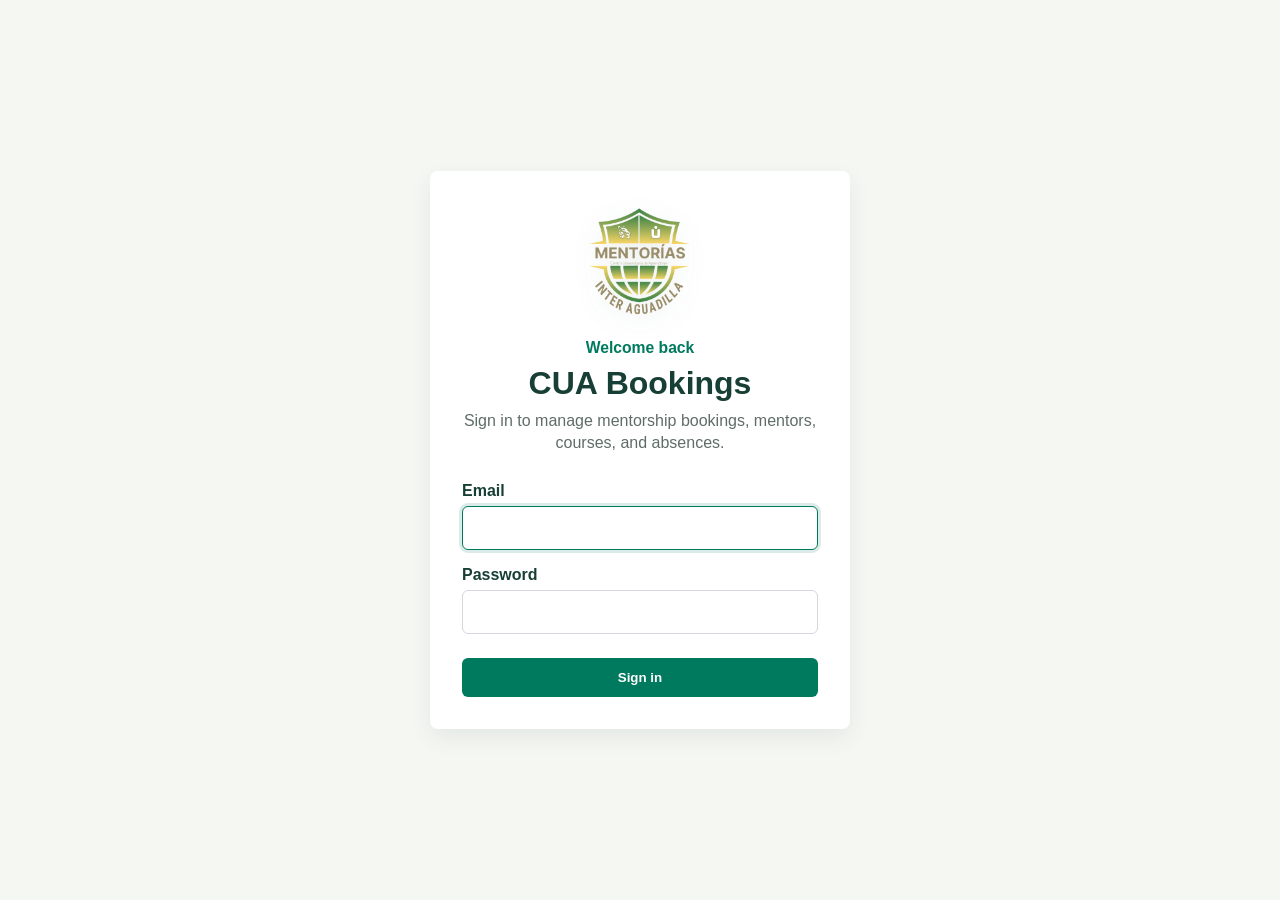
==== index.html @ f5ffb82c "Implementacion de funcionalidades para el form de create bookings. Se le añadió la funcionalidad de " ====
<!DOCTYPE html>
<html lang="en">
<head>
    <meta charset="UTF-8">
    <meta name="viewport" content="width=device-width, initial-scale=1.0">
    <title>CUA Bookings</title>
    <!--<link rel="stylesheet" href="styles.css">-->
    <link rel="stylesheet" href="CSS/base.css?v=20260518-1">
    <link rel="stylesheet" href="CSS/index.css?v=20260520-1">
    <link rel="stylesheet" href="CSS/courses.css?v=20260514-5"> <!-- For filter button -->
    <link rel="stylesheet" href="CSS/calendar.css?v=20260518-1">
    <link rel="stylesheet" href="CSS/theme.css?v=20260519-2">
    <link rel="stylesheet" href="https://cdnjs.cloudflare.com/ajax/libs/font-awesome/6.4.0/css/all.min.css">
</head>
<body>
    <div class="container">

        <!-- LEFT NAVIGATION -->
        <nav class="sidebar">
            <h2 class="logo">CUA Bookings</h2>

            <ul class="nav-links">
                <li class="active">Bookings</li>
                <li onclick="window.location='courses.html'">Courses</li>
                <li onclick="window.location='mentors.html?v=20260514-5'">Mentors</li>
                <li onclick="window.location='account.html'">Account</li>
            </ul>

            <div class="logout">
                <span>Logout</span>
            </div>
        </nav>

    <!-- MAIN CONTENT -->
    <main class="content">

            <!-- TOP OPTIONS -->
            <div class="top-menu">
                <span class="top-option active">Create</span>
                <span class="top-option" onclick="window.location='absence.html'">Absence</span>
                <span class="top-option" onclick="window.location='view.html?v=20260514-5'">Upcoming</span>
                <span class="top-option" onclick="window.location='data.html'">Data</span>
            </div>

            <!-- FORM SECTION -->
            <div class="form-container">

                    <h2>New Booking</h2>

        <form>
                <div class="course-row">
                        <label>Course</label>
                    <!-- Category Dropdown -->
                    <div class="dropdown-wrapper">
                        <button type="button" class="filter-btn" id="category-btn">Show All</button>
                        <div id="category-dropdown" class="dropdown hidden">
                            <div data-category="Mathematics">Mathematics</div>
                            <div data-category="Sciences">Sciences</div>
                            <div data-category="Spanish">Spanish</div>
                            <div data-category="English">English</div>
                            <div data-category="Stadistics">Stadistics</div>
                            <div data-category="Accounting">Accounting</div>
                            <div data-category="Finances">Finances</div>
                            <div data-category="Microeconomics">Microeconomics</div>
                            <div data-category="Quantitative Methods">Quantitative Methods</div>
                            <div data-category="Technology">Technology</div>
                            <div data-category="Others">Others</div>
                            <div data-category="all" class="selected">Show All</div>
                        </div>
                    </div>
                    <div class="autocomplete-input-wrapper">
                        <input type="text" id="course-code" class="course-code" placeholder="Course code">
                    </div>
                </div>

                <div class="autocomplete-input-wrapper">
                    <input type="text" id="course-name" placeholder="Course Name">
                </div>

                    <label>Mentor</label>
                    <select id="mentor-select" placeholder="Select mentor">
                        <option value="">-- Select a Mentor --</option>
                    </select>

                    <label>Booking Type</label>
                    <div class="booking-type-toggle" role="radiogroup" aria-label="Booking type">
                        <label class="booking-type-option active">
                            <input type="radio" name="booking-type" value="scheduled" checked>
                            Scheduled
                        </label>
                        <label class="booking-type-option">
                            <input type="radio" name="booking-type" value="walk-in">
                            Walk-in
                        </label>
                    </div>

                    <label>Date & Time</label>
                    <button type="button" id="open-calendar-btn" class="date-btn" disabled>
                        Select a Course First
                    </button>

                    <!-- Hidden input to store the actual value -->
                    <input type="hidden" id="selected-datetime" name="selected-datetime">
                    <input type="hidden" id="booking-type-value" name="booking-type-value" value="scheduled">

                    <div id="student-1-block">

                        <!-- STUDENT INFO (same line) -->
                        <div class="student-row">
                            <div class="student-field">
                                <label>Student ID</label>
                                <input type="text" id="student-id" placeholder="Enter student ID">
                            </div>

                            <div class="student-field">
                                <label>Student Name</label>
                                <input type="text" id="student-name" placeholder="Enter student name">
                            </div>
                        </div>

                        <!-- EMAIL + PHONE (must also be in a student-row) -->
                        <div class="student-row">
                            <div class="student-field">
                                <label>Email</label>
                                <input type="email" id="student-email" placeholder="Enter email">
                            </div>

                            <div class="student-field">
                                <label>Phone Number</label>
                                <input type="text" id="student-phone" placeholder="Enter phone number">
                            </div>
                        </div>

                    </div>

                    <!-- Extra students will be added here -->
                    <div id="extra-students"></div>

                    <!-- SINGLE OR GROUP -->
                    <label>Single or Group</label>
                    <div class="single-group-wrapper">

                        <div class="radio-wrapper">
                            <label class="radio-option">
                                <input type="radio" name="session-type" value="single" checked>
                                Single
                            </label>

                            <label class="radio-option group-option">
                                <input type="radio" name="session-type" value="group">
                                Group
                            </label>
                        </div>

                        <div id="group-size-container" class="group-counter hidden">
                            <button type="button" id="group-decrease">−</button>
                            <span id="group-size">2</span>
                            <button type="button" id="group-increase">+</button>
                        </div>

                    </div>

                    <label>Location</label>
                    <input list="location" id="location-input" placeholder="Enter location">
                    <datalist id="location"></datalist>

                    <label>Topics to Discuss</label>
                    <div class="autocomplete-input-wrapper">
                        <textarea id="topics-input" rows="3" placeholder="Write a topic or choose a recommendation"></textarea>
                    </div>

                    <label>Professor</label>
                    <div class="autocomplete-input-wrapper">
                        <input type="text" id="professor-input" placeholder="Write a professor or choose a recommendation">
                    </div>

                    <label>Made by</label>
                    <input type="text" id="made-by-input" placeholder="Enter name">

                    <button type="submit">Submit</button>
        </form>
            </div>
                <!-- FOOTER -->
            <footer class="footer">

            </footer>
    </main>

    </div>

    <div id="calendar-modal" class="modal">
        <div class="modal-content">
            <button type="button" class="close-modal" id="close-calendar" aria-label="Close calendar">&times;</button>

            <div class="calendar-modal-header">
                <div>
                    <span class="calendar-modal-kicker">Mentor Schedule</span>
                    <h3>Choose Date & Time</h3>
                </div>
                <span class="calendar-modal-status">Course availability</span>
            </div>

        <div id="confirm-selection" class="modal hidden">
            <div class="modal-content small">
                <div class="confirm-icon"><i class="fas fa-calendar-check"></i></div>
                <h3>Confirm this time?</h3>
                <p id="confirm-text"></p>
                <div class="confirm-actions">
                    <button id="confirm-yes">Confirm</button>
                    <button id="confirm-no">Cancel</button>
                </div>
            </div>
    </div>


<div id="calendar-ui-container" class="modal-calendar">
    <div class="mentor-tabs">
                <button class="mentor-tab active" data-mentor="1">Mentor 1</button>
                <button class="mentor-tab" data-mentor="2">Mentor 2</button>
                <button class="mentor-tab" data-mentor="3">Mentor 3</button>
            </div>

            <div class="mentor-layout">

            <!-- RIGHT COLUMN: CALENDAR -->
            <div class="calendar-container">
                <div class="calendar-header">
                    <div class="nav-buttons">
                    <button class="nav-btn" id="prev-month"><i class="fas fa-chevron-left"></i></button>
                    <button class="nav-btn" id="next-month"><i class="fas fa-chevron-right"></i></button>
                    </div>
                    <div class="month-year" id="month-year">September 2025</div>
                </div>

                <div class="weekdays">
                    <div class="weekday">Sun</div>
                    <div class="weekday">Mon</div>
                    <div class="weekday">Tue</div>
                    <div class="weekday">Wed</div>
                    <div class="weekday">Thu</div>
                    <div class="weekday">Fri</div>
                    <div class="weekday">Sat</div>
                </div>

                <div class="days" id="days"></div>

                <div class="calendar-footer">
                    <button class="today-btn" id="today-btn"><i class="fas fa-calendar-day"></i> Today</button>
                    <div class="event-indicator">
                    <i class="fas fa-circle" style="color: var(--accent); font-size: 0.6rem;"></i>
                    <span>Has events</span>
                    </div>
                </div>
                </div>

                <!-- Event Panel -->
                <div class="event-panel" id="event-panel">
                    <div class="event-header">
                        <div class="event-date" id="event-date">Select a date</div>
                        <i class="fas fa-calendar-alt event-icon"></i>
                    </div>
                    <div class="event-list" id="event-list">
                        <div class="no-events">Select a date with events to view them here</div>
                    </div>
                </div>

            </div>
        </div>
    </div>

</div>

<script src="Scripts/BackendAPI.js?v=20260514-5"></script>
<script src="Scripts/Auth.js?v=20260518-1"></script>
<script src="Scripts/Logout.js?v=20260518-1"></script>
<script src="Scripts/Calendar.js?v=20260518-1"></script>
<script src="Scripts/Autocomplete.js?v=20260520-1"></script>
<script src="Scripts/IndexUI.js?v=20260520-1"></script>

</body>
</html>
---- CSS/base.css ----
/* GENERAL LAYOUT */
body {
    margin: 0;
    font-family: Arial, sans-serif;
    background: #f4f4f4;
    display: flex;
    flex-direction: column;
}

html.auth-pending body {
    visibility: hidden;
}

.container {
    display: flex;
    height: 100vh;
    overflow: hidden;
}

/* LEFT SIDEBAR */
.sidebar {
    min-width: 220px;
    width: 20%;
    background: #1e1e2f;
    color: white;
    padding: 20px;
    display: flex;
    flex-direction: column;
    justify-content: space-between; /* pushes logout to bottom */
    box-sizing: border-box;
}

.nav-links {
    list-style: none;
    padding: 0;
}

.nav-links li {
    padding: 12px;
    margin-bottom: 10px;
    cursor: pointer;
    border-radius: 5px;
}

.nav-links li:hover {
    background: #34344a;
}

.nav-links .active {
    background: #4c4cff;
}

/* LOGOUT BUTTON */
.logout {
    padding: 12px;
    background: #34344a;
    text-align: center;
    border-radius: 5px;
    cursor: pointer;
}

.logout:hover {
    background: #4c4cff;
}

.logout.is-logging-out {
    cursor: wait;
    opacity: 0.75;
}

.logout-notice {
    position: fixed;
    right: 24px;
    bottom: 24px;
    z-index: 1000;
    background: #1e1e2f;
    color: white;
    padding: 12px 16px;
    border-radius: 6px;
    box-shadow: 0 8px 24px rgba(0, 0, 0, 0.2);
}

/* TOP MENU */
.top-menu {
    padding:20px;
    display: flex;
    gap: 20px;
    margin-bottom: 30px;
}

.top-option {
    padding: 10px 20px;
    background: #ddd;
    border-radius: 5px;
    cursor: pointer;
}

.top-option.active {
    background: #4c4cff;
    color: white;
}

.dropdown-wrapper {
    position: relative; /* anchor point */
    display: inline-block;
}

.dropdown {
    position: absolute;
    top: 100%;      /* directly under the button */
    left: 0;        /* align left edges */
    background: white;
    border: 1px solid #ccc;
    border-radius: 6px;
    margin-top: 4px;
    padding: 8px 0;
    width: 180px;
    box-shadow: 0 2px 8px rgba(0,0,0,0.15);
    z-index: 20;
}

.dropdown div {
    padding: 8px 12px;
    cursor: pointer;
}

.dropdown div:hover {
    background-color: #f0f0f0;
}

.dropdown div.selected {
    font-weight: 700;
    background: #f0f0ff;      /* subtle highlight */
    position: relative;
}

.dropdown div.selected::after {
    content: "✓";
    position: absolute;
    right: 10px;
    color: #4c4cff;
    font-weight: 700;
}


.hidden {
    display: none;
}

/* MAIN CONTENT */
.content {
    flex: 1;
    overflow-y: auto;
    display: flex;
    flex-direction: column;
    justify-content: space-between;
    box-sizing: border-box;
}

/* FOOTER */
.footer {
    height: 80px;
    text-align: center;
    padding: 30px 0;
    margin-top: auto;
    color: #7c6ec9;
    background-color: #bbb;
    font-size: 14px;
}
/* End of FOOTER */

/* ================================
   AUTOCOMPLETE SUGGESTIONS
================================ */
.autocomplete-input-wrapper {
    position: relative;
    width: 100%;
}

.autocomplete-suggestions {
    position: absolute;
    top: 100%;
    left: 0;
    right: 0;
    background: white;
    border: 1px solid #d3d8df;
    border-top: none;
    border-radius: 0 0 8px 8px;
    max-height: 300px;
    overflow-y: auto;
    display: none;
    z-index: 1000;
    box-shadow: 0 8px 20px rgba(0, 0, 0, 0.12);
}

.autocomplete-item {
    padding: 12px 14px;
    cursor: pointer;
    border-bottom: 1px solid #f0f0f0;
    transition: background-color 0.2s ease;
    display: flex;
    justify-content: space-between;
    align-items: center;
    gap: 10px;
}

.autocomplete-item:hover,
.autocomplete-item.highlighted {
    background-color: #f4f7fb;
    padding-left: 18px;
}

.autocomplete-item-primary {
    flex: 1;
    font-weight: 500;
    color: #333;
    overflow: hidden;
    text-overflow: ellipsis;
    white-space: nowrap;
}

.autocomplete-item-secondary {
    font-size: 0.85rem;
    color: #999;
    white-space: nowrap;
    flex-shrink: 0;
}

.autocomplete-no-results {
    padding: 16px 14px;
    text-align: center;
    color: #999;
    font-style: italic;
    font-size: 0.95rem;
}

.autocomplete-error {
    padding: 16px 14px;
    text-align: center;
    color: #dc3545;
    font-size: 0.95rem;
}

/* Scrollbar styling for autocomplete dropdown */
.autocomplete-suggestions::-webkit-scrollbar {
    width: 8px;
}

.autocomplete-suggestions::-webkit-scrollbar-track {
    background: transparent;
}

.autocomplete-suggestions::-webkit-scrollbar-thumb {
    background: #d3d8df;
    border-radius: 4px;
}

.autocomplete-suggestions::-webkit-scrollbar-thumb:hover {
    background: #aab0b5;
}



/* End of GENERAL LAYOUT */
---- CSS/index.css ----
/* FORM */
.form-container {
    background: white;
    padding: 25px;
    width: 100%;
    max-width: 500px;
    margin: auto;
    border-radius: 10px;
    box-shadow: 0 0 10px rgba(0,0,0,0.1);
}

.course-row {
    display: flex;
    align-items: center;
    gap: 12px;
    margin-bottom: 10px;
}

.course-row .dropdown-wrapper {
    display: flex;
    align-items: center;
}

.course-row .filter-btn {
    height: 34px;
    padding: 0 12px;
    display: flex;
    align-items: center;
    justify-content: center;
    box-sizing: border-box;
    white-space: nowrap;
    margin-top: 0; /* important */
}

.course-row .course-code {
    height: 34px;
    width: 120px;
    box-sizing: border-box;
    margin-top: 0; /* important */
}


form {
    display: flex;
    flex-direction: column;
}

label {
    margin-top: 12px;
    font-weight: bold;
}

input, select, textarea {
    margin-top: 5px;
    padding: 8px;
    border: 1px solid #bbb;
    border-radius: 5px;
}

.form-container .autocomplete-input-wrapper {
    position: relative;
    width: 100%;
}

.form-container .autocomplete-input-wrapper > input,
.form-container .autocomplete-input-wrapper > textarea {
    width: 100%;
    box-sizing: border-box;
}

.form-container .autocomplete-input-wrapper > input {
    min-height: 36px;
}

.form-container .autocomplete-input-wrapper > textarea {
    min-height: 82px;
    resize: vertical;
}

.form-container form > .autocomplete-input-wrapper {
    margin-top: 5px;
}

select {
    background: white;
}

select:disabled {
    background-color: #f0f0f0;
    color: #999;
    cursor: not-allowed;
    opacity: 0.7;
}

button {
    margin-top: 20px;
    padding: 10px;
    background: #4c4cff;
    color: white;
    border: none;
    border-radius: 5px;
    cursor: pointer;
}

.booking-type-toggle {
    display: flex;
    align-items: center;
    gap: 20px;
    margin: 10px 0 0;
}

.booking-type-option {
    margin: 0;
    color: inherit;
    display: flex;
    align-items: center;
    justify-content: flex-start;
    gap: 7px;
    font-weight: normal;
    cursor: pointer;
}

.booking-type-option input {
    margin: 0;
}

.booking-type-option.active {
    background: transparent;
    color: inherit;
    box-shadow: none;
}

.date-btn {
    min-height: 48px;
    padding: 0 18px;
    background: linear-gradient(135deg, #1f7a8c 0%, #2ec4b6 100%);
    color: white;
    border: 1px solid transparent;
    border-radius: 8px;
    box-shadow: 0 8px 18px rgba(31, 122, 140, 0.2);
    font-weight: 700;
    letter-spacing: 0;
    display: inline-flex;
    align-items: center;
    justify-content: center;
    gap: 8px;
}

.date-btn::before {
    content: "\f073";
    font-family: "Font Awesome 6 Free";
    font-weight: 900;
}

.date-btn:hover:not(:disabled) {
    background: linear-gradient(135deg, #176676 0%, #22afa2 100%);
    transform: translateY(-1px);
    box-shadow: 0 10px 22px rgba(31, 122, 140, 0.26);
}

.date-btn:disabled {
    background: #edf0f4;
    color: #7b8491;
    border-color: #d5dce5;
    box-shadow: none;
    cursor: not-allowed;
}

.date-btn:disabled::before {
    color: #9aa3af;
}

.date-btn.has-selection {
    background: linear-gradient(135deg, #287d3c 0%, #4caf50 100%);
    box-shadow: 0 8px 18px rgba(40, 125, 60, 0.22);
}

.date-btn.walk-in-mode:disabled {
    background: #eaf7f6;
    color: #176676;
    border-color: #b9e2de;
    box-shadow: none;
}

.date-btn.walk-in-mode::before {
    content: "\f017";
}

button:hover {
    background: #3a3ad6;
}

/* End of basic FORM */

/* Calendar Modal */
.modal {
    display: none;
    position: fixed;
    inset: 0;
    background: rgba(18, 25, 38, 0.58);
    justify-content: center;
    align-items: center;
    z-index: 999;
    padding: 24px;
    backdrop-filter: blur(4px);
}

.modal-content {
    background: white;
    padding: 24px;
    width: min(1120px, 100%);
    border-radius: 16px;
    max-height: min(92vh, 920px);
    overflow-y: auto;
    position: relative;
    border: 1px solid rgba(15, 23, 42, 0.08);
    box-shadow: 0 24px 80px rgba(15, 23, 42, 0.28);
}

.close-modal {
    position: absolute;
    top: 18px;
    right: 18px;
    width: 38px;
    height: 38px;
    margin: 0;
    padding: 0;
    display: inline-flex;
    align-items: center;
    justify-content: center;
    background: #f1f5f9;
    color: #334155;
    border: 1px solid #dbe3ee;
    border-radius: 999px;
    font-size: 1.35rem;
    line-height: 1;
    cursor: pointer;
    transition: background 0.2s ease, transform 0.2s ease, color 0.2s ease;
}

.close-modal:hover {
    background: #e2e8f0;
    color: #0f172a;
    transform: translateY(-1px);
}

.calendar-modal-header {
    width: 100%;
    max-width: 1040px;
    display: flex;
    justify-content: space-between;
    align-items: flex-start;
    gap: 18px;
    padding: 6px 48px 18px 0;
    border-bottom: 1px solid #e6ebf2;
    margin-bottom: 18px;
}

.calendar-modal-kicker {
    display: block;
    color: #1f7a8c;
    font-size: 0.78rem;
    font-weight: 800;
    letter-spacing: 0;
    text-transform: uppercase;
    margin-bottom: 5px;
}

.calendar-modal-header h3 {
    margin: 0;
    color: #172033;
    font-size: 1.45rem;
    line-height: 1.2;
}

.calendar-modal-status {
    flex: 0 0 auto;
    margin-top: 2px;
    padding: 8px 12px;
    border-radius: 999px;
    background: #eaf7f6;
    color: #176676;
    font-size: 0.86rem;
    font-weight: 700;
}

/* Modal calendar layout */
/* Add spacing above the mentor tabs */
.modal-calendar .mentor-tabs {
    width: 100%;
    max-width: 1040px;
    margin: 0 0 18px;
    padding: 6px;
    display: flex;
    gap: 8px;
    justify-content: center;
    background: #f1f5f9;
    border: 1px solid #dbe3ee;
    border-radius: 12px;
}

.modal-calendar .mentor-tab {
    flex: 1;
    min-height: 40px;
    margin: 0;
    padding: 9px 14px;
    background: transparent;
    color: #526071;
    border: 1px solid transparent;
    border-radius: 8px;
    font-weight: 700;
    box-shadow: none;
    transition: background 0.2s ease, color 0.2s ease, box-shadow 0.2s ease;
}

.modal-calendar .mentor-tab:hover {
    background: #e7edf5;
    color: #172033;
}

.modal-calendar .mentor-tab.active {
    background: white;
    color: #1f7a8c;
    border-color: #dbe3ee;
    box-shadow: 0 6px 18px rgba(15, 23, 42, 0.1);
}

/* Center the entire calendar UI inside the modal */
.modal-calendar {
    display: flex;
    flex-direction: column;
    align-items: center;
}

/* Keep the calendar + events aligned and closer together */
.modal-calendar .mentor-layout {
    display: grid;
    grid-template-columns: 1fr 1fr;
    gap: 24px;
    width: 100%;
    max-width: 1040px;
    align-items: start;
}

/* Make sure the modal content itself is centered */
.modal-content {
    display: flex;
    flex-direction: column;
    align-items: center;
}

/* Confirmation section */
#confirm-selection {
    position: fixed;
    inset: 0;
    background: rgba(15, 23, 42, 0.52);
    display: flex;
    justify-content: center;
    align-items: center;
    z-index: 2000;
    padding: 18px;
    backdrop-filter: blur(3px);
}

#confirm-selection.hidden {
    display: none;
}

#confirm-selection .modal-content.small {
    width: min(380px, 100%);
    padding: 28px;
    border-radius: 16px;
    background: white;
    text-align: center;
    box-shadow: 0 22px 70px rgba(15, 23, 42, 0.34);
    border: 1px solid rgba(15, 23, 42, 0.08);
}

.confirm-icon {
    width: 52px;
    height: 52px;
    margin: 0 auto 14px;
    display: flex;
    align-items: center;
    justify-content: center;
    border-radius: 999px;
    background: #eaf7f6;
    color: #1f7a8c;
    font-size: 1.35rem;
}

#confirm-selection h3 {
    margin: 0 0 8px;
    color: #172033;
    font-size: 1.2rem;
}

#confirm-text {
    margin: 0;
    color: #526071;
    line-height: 1.45;
}

.confirm-actions {
    display: flex;
    justify-content: center;
    gap: 12px;
    margin-top: 24px;
}

.confirm-actions button {
    min-width: 118px;
    margin: 0;
    padding: 10px 16px;
    border-radius: 8px;
    font-weight: 700;
}

#confirm-yes {
    background: #1f7a8c;
}

#confirm-yes:hover {
    background: #176676;
}

#confirm-no {
    background: #eef2f7;
    color: #334155;
    border: 1px solid #d7dee8;
}

#confirm-no:hover {
    background: #e2e8f0;
}

/* RESPONSIVE BEHAVIOR */

/* Medium screens */
@media (max-width: 1100px) {
    .modal-calendar .mentor-layout {
        max-width: 95%;
    }
}

/* Stack calendar + events vertically on smaller screens */
@media (max-width: 900px) {
    .modal-calendar .mentor-layout {
        grid-template-columns: 1fr;
    }

    .modal-calendar .event-panel {
        margin-top: 20px;
    }
}

/* Mobile adjustments */
@media (max-width: 600px) {
    .modal-content {
        padding: 18px;
    }

    .calendar-modal-header {
        padding-right: 42px;
        flex-direction: column;
    }

    .calendar-modal-status {
        margin-top: 0;
    }

    .modal-calendar .mentor-tabs {
        flex-wrap: wrap;
        gap: 10px;
    }

    .modal-calendar .mentor-tab {
        flex: 1 1 100%;
    }

    .confirm-actions {
        flex-direction: column;
    }
}

/* Start of absence specific FORM */
.radio-group {
    display: flex;
    gap: 20px;
    margin: 10px 0;
}

#time-range {
    margin-bottom: 15px;
}
#time-selectors {
    display: none;
}
/* End of FORM */

/* Student ID + Name on same line */
.student-row {
    display: flex;
    gap: 20px;
    margin-bottom: 15px;
}

.student-field {
    flex: 1;
    display: flex;
    flex-direction: column;
}

.single-group-wrapper {
    display: flex;
    align-items: center;
    gap: 30px;
}

.radio-wrapper {
    display: flex;
    align-items: center;
    gap: 20px;
    position: relative;
}

/* Group counter aligned to the right of "Group" */
.group-option {
    display: flex;
    align-items: center;
    gap: 12px;
    align-self: center;
}


.group-counter {
    display: flex;
    align-items: center;
    gap: 10px;
}

.group-counter button,
.group-counter span {
    height: 30px;
    width: 30px;
}

.group-counter button {
    display: flex;
    justify-content: center;
    align-items: center;
    font-size: 16px;
    line-height: 1;
    margin-bottom: 15px;
}


/* Adjust these values visually */
#group-decrease {
    top: 1px;   /* moves the minus DOWN */
}

#group-increase {
    top: -1px;  /* moves the plus UP */
}


.group-counter span {
    display: flex;
    align-items: center;
    justify-content: center;
    line-height: 36px;
    font-size: 18px;
}

.group-counter button:hover {
    background: #ccc;
}

.hidden {
    display: none;
}

.extra-student-row {
    display: flex;
    gap: 20px;
    margin-bottom: 15px;
}

.extra-student-label {
    font-weight: bold;
    margin-bottom: 5px;
    color: #444;
}
---- CSS/courses.css ----
/* HEADER ABOVE GRID */
.booking-header {
    position: sticky;
    top: 0;
    z-index: 1000;

    display: flex;
    justify-content: space-between;
    align-items: center;

    background-color: white;
    margin: 5px;
    padding: 20px;
    border-bottom: 1px solid #ddd; /* optional */
}

/* HEADER LAYOUT */
.booking-header {
    display: flex;
    align-items: center;
    justify-content: space-between;
    gap: 12px;
    margin-bottom: 25px;
}

/* Push title left, controls right */
.booking-header h2 {
    margin: 0;
    flex-grow: 1;
}

/* SEARCH BAR */
.booking-search {
    padding: 10px 14px;
    border: 1px solid #bbb;
    border-radius: 5px;
    width: 220px;
    font-size: 14px;
}

/* FILTER BUTTON */
.booking-header button {
    padding: 10px 16px;
    background: #2a4d69;
    color: white;
    border: none;
    border-radius: 5px;
    font-size: 14px;
    cursor: pointer;
    transition: background 0.2s ease-in-out;
}

/* Hover effect */
.booking-header button:hover {
    background: #1f3a50;
}
/* Group items horizontally */
.left-group,
.right-group {
    display: flex;
    align-items: center;
    gap: 12px;
}

/* ====== Courses Section Layout ====== */

#courses {
    max-width: 1100px;
    margin: 40px auto;
    padding: 0 20px;
    font-family: Arial, sans-serif;
}

.course-section {
    margin-bottom: 50px;
}

/* ====== Section Titles with Icons ====== */

.course-section h2 {
    font-size: 28px;
    color: #2a4d69;
    display: flex;
    align-items: center;
    gap: 10px;
    margin-bottom: 15px;
}

.course-section h2 i {
    color: #2a4d69;
    font-size: 30px;
}

.course-inner {
    width: fit-content;
    min-width: min(100%, 900px);
    max-width: 100%;
    margin: 0 auto;
    overflow-x: auto;
    padding-bottom: 6px;
}

/* ====== Table Styling ====== */

.course-table {
    table-layout: auto;
    width: max-content;
    min-width: 100%;
    border-collapse: collapse;
    background: #ffffff;
    border-radius: 8px;
    overflow: hidden;
    box-shadow: 0 2px 8px rgba(0,0,0,0.1);
}

@media (max-width: 600px) {
    .course-inner {
        width: 100%;
        min-width: 0;
    }

    .course-table {
        min-width: 760px;
    }
}

/* Header */
.course-table thead {
    background: #2a4d69;
    color: white;
}

.course-table th {
    padding: 14px;
    text-align: left;
    font-size: 15px;
    white-space: nowrap;
}

/* Body */
.course-table td {
    padding: 14px;
    border-bottom: 1px solid #e0e0e0;
    font-size: 15px;
    white-space: nowrap;
    vertical-align: middle;
}

.course-table th:first-child,
.course-table td:first-child {
    width: 1%;
    text-align: center;
}

.course-table th:nth-child(2),
.course-table td:nth-child(2) {
    width: 1%;
}

.course-name-link {
    min-width: 220px;
    color: var(--inter-green, #007a5e);
    font-weight: 700;
    text-decoration: underline;
    text-underline-offset: 3px;
    cursor: pointer;
}

.course-table th:nth-child(4),
.course-table td:nth-child(4),
.course-table th:nth-child(5),
.course-table td:nth-child(5) {
    min-width: 170px;
}

.course-table th:last-child,
.course-table td:last-child {
    width: 1%;
    text-align: center;
}

.course-details-btn {
    min-height: 34px;
    margin: 0;
    padding: 7px 12px;
    border: 1px solid var(--inter-green, #007a5e);
    border-radius: 6px;
    background: var(--inter-green, #007a5e);
    color: white;
    font-weight: 700;
    white-space: nowrap;
    cursor: pointer;
}

.course-details-btn::after {
    content: "→";
    margin-left: 7px;
}

.course-details-btn:hover {
    background: var(--inter-green-dark, #005f46);
    border-color: var(--inter-green-dark, #005f46);
}

/* Zebra striping */
.course-table tbody tr:nth-child(even) {
    background: #f8f8f8;
}

/* Hover highlight */
.course-table tbody tr:hover {
    background: #e6f0ff;
    cursor: pointer;
    transition: background 0.2s ease-in-out;
}

/* Page number */
.pagination button {
    margin: 4px;
    padding: 6px 10px;
    border: 1px solid #ccc;
    background: #f4f4f4;
    cursor: pointer;
}

.pagination button.active-page {
    background: #007bff;
    color: white;
    border-color: #007bff;
}

.page-hidden {
    display: none;
}

.people-dropdown {
    position: absolute;
    background: white;
    border: 1px solid #ccc;
    border-radius: 6px;
    padding: 10px;
    width: 220px;
    box-shadow: 0 4px 12px rgba(0,0,0,0.15);
    z-index: 9999;
}

.people-dropdown.hidden {
    display: none !important;
}

.people-dropdown ul {
    max-height: 200px;
    overflow-y: auto;
    list-style: none;
    padding: 0;
    margin: 0;
}

.people-dropdown li {
    padding: 6px;
    cursor: pointer;
}

.people-dropdown li:hover {
    background: #f0f0f0;
}
---- CSS/calendar.css ----
:root {
  --primary: #4a6bdf;
  --secondary: #6c5ce7;
  --accent: #00cec9;
  --light: #f8f9fa;
  --dark: #2d3436;
  --text: #636e72;
  --today: #fd79a8;
  --selected: #a29bfe;
  --event-panel-bg: #f8f9fa;
}

.calendar-container,
.event-panel,
.calendar-container *,
.event-panel * {
  box-sizing: border-box;
  z-index: 1000;
}

.calendar-container *,
.event-panel * {
  margin: 0;
  padding: 0;
}

.calendar-container {
  background: white;
  border-radius: 20px;
  box-shadow: 0 10px 30px rgba(0, 0, 0, 0.1);
  width: 100%;
  max-width: 400px;
  overflow: hidden;
  transform-style: preserve-3d;
  perspective: 1000px;
  transition: all 0.3s ease;
}


.calendar-container:hover {
  transform: translateY(-5px);
  box-shadow: 0 15px 35px rgba(0, 0, 0, 0.15);
}

.calendar-header {
  background: linear-gradient(135deg, var(--primary) 0%, var(--secondary) 100%);
  color: white;
  padding: 1.5rem;
  text-align: center;
  position: relative;
  overflow: hidden;
}

.calendar-header::before {
  content: '';
  position: absolute;
  top: -50%;
  left: -50%;
  width: 200%;
  height: 200%;
  background: radial-gradient(circle, rgba(255,255,255,0.1) 0%, rgba(255,255,255,0) 70%);
  transform: rotate(30deg);
}

.month-year {
  font-size: 1.5rem;
  font-weight: 600;
  margin-bottom: 0.5rem;
  position: relative;
}

.nav-buttons {
  display: flex;
  justify-content: space-between;
  position: absolute;
  width: 100%;
  top: 50%;
  left: 0;
  transform: translateY(-50%);
  padding: 0 1rem;
  z-index: 1;
}

.nav-btn {
  background: rgba(255, 255, 255, 0.2);
  color: white;
  border: none;
  width: 36px;
  height: 36px;
  border-radius: 50%;
  cursor: pointer;
  transition: all 0.3s ease;
  display: flex;
  align-items: center;
  justify-content: center;
}

.nav-btn:hover {
  background: rgba(255, 255, 255, 0.3);
  transform: scale(1.1);
}

.weekdays {
  display: grid;
  grid-template-columns: repeat(7, 1fr);
  padding: 0.5rem 1rem;
  background: rgba(74, 107, 223, 0.1);
  font-weight: 600;
  color: var(--primary);
}

.weekday {
  text-align: center;
  padding: 0.5rem;
  font-size: 0.9rem;
}

.days {
  display: grid;
  grid-template-columns: repeat(7, 1fr);
  gap: 5px;
  padding: 1rem;
}

.day {
  aspect-ratio: 1;
  display: flex;
  align-items: center;
  justify-content: center;
  border-radius: 50%;
  cursor: pointer;
  transition: all 0.3s ease;
  position: relative;
  font-weight: 500;
  color: var(--dark);
}

.day:hover {
  background: rgba(74, 107, 223, 0.1);
  transform: scale(1.1);
}

.day.is-past {
  color: #999;
  background: rgba(0, 0, 0, 0.04);
}

.day.is-past:hover {
  background: rgba(0, 0, 0, 0.04);
  transform: none;
}

.day.today {
  background: var(--today);
  color: white;
  font-weight: bold;
}

.day.selected {
  background: var(--selected);
  color: white;
  font-weight: bold;
  animation: pop 0.3s ease;
}

@keyframes pop {
  0% { transform: scale(1); }
  50% { transform: scale(1.2); }
  100% { transform: scale(1); }
}

.day.other-month {
  color: var(--text);
  opacity: 0.5;
}

.day.has-events::after {
  content: '';
  position: absolute;
  bottom: 5px;
  width: 5px;
  height: 5px;
  border-radius: 50%;
  background: var(--accent);
}

.day.has-bookings::before {
  content: '';
  position: absolute;
  top: 5px;
  width: 5px;
  height: 5px;
  border-radius: 50%;
  background: var(--primary);
}

.day.is-unavailable {
  color: #dc3545;
  background: rgba(220, 53, 69, 0.08);
}

.calendar-footer {
  padding: 1rem;
  text-align: center;
  border-top: 1px solid rgba(0, 0, 0, 0.1);
  display: flex;
  justify-content: space-between;
}

.today-btn {
  background: linear-gradient(135deg, var(--accent) 0%, #00b894 100%);
  color: white;
  border: none;
  padding: 0.5rem 1rem;
  border-radius: 50px;
  cursor: pointer;
  transition: all 0.3s ease;
  font-weight: 500;
}

.today-btn:hover {
  transform: translateY(-2px);
  box-shadow: 0 5px 15px rgba(0, 206, 201, 0.3);
}

.event-indicator {
  font-size: 0.8rem;
  color: var(--accent);
  display: flex;
  align-items: center;
  gap: 5px;
}

/* Event Panel Styles */
.event-panel {
  background: white;
  border-radius: 20px;
  box-shadow: 0 10px 30px rgba(0, 0, 0, 0.1);
  padding: 1.5rem;
  width: 100%;
  max-width: 450px;
  height: fit-content;
}

.event-header {
  display: flex;
  justify-content: space-between;
  align-items: center;
  margin-bottom: 1.5rem;
  padding-bottom: 1rem;
  border-bottom: 2px solid rgba(74, 107, 223, 0.2);
}

.event-date {
  font-size: 1.5rem;
  font-weight: 600;
  color: var(--primary);
}

.event-list {
  max-height: 350px;
  overflow-y: auto;
}

.event-item {
  padding: 1rem;
  margin-bottom: 0.8rem;
  background: var(--event-panel-bg);
  border-radius: 12px;
  display: flex;
  align-items: center;
  gap: 12px;
  box-shadow: 0 3px 10px rgba(0, 0, 0, 0.05);
  transition: transform 0.2s ease;
}

.event-item:hover {
  transform: translateX(5px);
}

.event-item.available-slot {
  border-left: 4px solid #00b894;
}

.event-item.booked-slot {
  border-left: 4px solid var(--primary);
}

.event-item.absence-slot {
  border-left: 4px solid #dc3545;
}

.event-item.past-slot {
  border-left: 4px solid #999;
}

.event-item.selectable-slot {
  cursor: pointer;
}

.event-item.selectable-slot:hover {
  background: #eefdf9;
}

.event-color {
  width: 14px;
  height: 14px;
  border-radius: 50%;
  background: var(--accent);
  flex-shrink: 0;
}

.event-color.available {
  background: #00b894;
}

.event-color.booked {
  background: var(--primary);
}

.event-color.absence {
  background: #dc3545;
}

.event-color.past {
  background: #999;
}

.event-time {
  font-weight: 600;
  color: var(--primary);
  min-width: 80px;
}

.event-text {
  flex: 1;
}

.no-events {
  text-align: center;
  color: var(--text);
  padding: 2rem 1rem;
  font-style: italic;
}

.select-date-option {
  text-align: center;
  padding: 1rem;
}

.select-date-btn {
  background: linear-gradient(135deg, var(--primary) 0%, var(--secondary) 100%);
  color: white;
  border: none;
  padding: 0.8rem 1.5rem;
  border-radius: 8px;
  font-weight: 600;
  cursor: pointer;
  transition: transform 0.2s ease;
}

.select-date-btn:hover {
  transform: translateY(-2px);
  box-shadow: 0 5px 15px rgba(74, 107, 223, 0.3);
}

.event-icon {
  font-size: 1.2rem;
  color: var(--accent);
  margin-right: 10px;
}

.schedule-summary {
  padding: 0.85rem 1rem;
  margin-bottom: 0.8rem;
  background: rgba(74, 107, 223, 0.08);
  border-radius: 10px;
  color: var(--primary);
  font-weight: 600;
  line-height: 1.35;
}

.schedule-shift.unavailable {
  color: #7c8490;
  font-style: italic;
}

@media (max-width: 767px) {
  .container {
    gap: 15px;
  }

  .calendar-container, .event-panel{
    width: 100%;
    margin: 0 auto;
  }

  .event-panel {
    max-width: 400px;
  }

  .event-date {
    font-size: 1.3rem;
  }
}
---- CSS/theme.css ----
:root {
    --inter-green: #007a5e;
    --inter-green-dark: #005f46;
    --inter-green-deep: #004b38;
    --inter-yellow: #fed141;
    --inter-yellow-soft: #fff4bf;
    --inter-gold: #807340;
    --inter-gold-light: #b8aa67;
    --inter-ink: #173f35;
    --inter-surface: #ffffff;
    --inter-page: #f5f7f2;
    --inter-border: #dfe6dc;
    --inter-muted: #5f6d67;
    --inter-danger: #b43b35;
    --inter-success: #287d3c;
    --inter-shadow: rgba(23, 63, 53, 0.08);
    --brand-logo: url("../Images/MentoriasLogo.png");

    --primary: var(--inter-green);
    --secondary: var(--inter-gold);
    --accent: var(--inter-yellow);
    --accent-light: var(--inter-yellow);
    --today: var(--inter-yellow);
    --selected: var(--inter-green);
    --event-panel-bg: #f7f9f3;
    --dark: var(--inter-ink);
    --text: var(--inter-muted);
}

body {
    background: var(--inter-page) !important;
    color: var(--inter-ink);
    font-family: Helvetica, Arial, sans-serif !important;
}

::selection {
    background: var(--inter-yellow);
    color: var(--inter-ink);
}

a {
    color: var(--inter-green);
}

input[type="checkbox"],
input[type="radio"] {
    accent-color: var(--inter-green);
}

.sidebar {
    background: linear-gradient(180deg, var(--inter-green-deep) 0%, var(--inter-green) 100%) !important;
    box-shadow: inset -1px 0 0 rgba(255, 255, 255, 0.12);
}

.sidebar .logo {
    display: grid;
    justify-items: center;
    gap: 8px;
    margin: 0 0 26px;
    color: white;
    font-size: 1.35rem;
    font-weight: 800;
    line-height: 1.08;
    letter-spacing: 0;
    text-align: center;
    text-shadow: 0 1px 3px rgba(0, 0, 0, 0.22);
}

.sidebar .logo::before {
    content: "";
    display: block;
    width: min(168px, 100%);
    height: 150px;
    background: var(--brand-logo) center / contain no-repeat;
    filter: drop-shadow(0 10px 18px rgba(0, 0, 0, 0.28));
}

.sidebar .logo::after {
    content: "Centro Universitario de Aprendizaje";
    color: var(--inter-yellow-soft);
    font-size: 0.68rem;
    font-weight: 700;
    letter-spacing: 0.04em;
    line-height: 1.25;
    text-transform: uppercase;
    text-shadow: none;
}

.nav-links li,
.logout {
    color: white;
}

.nav-links {
    display: grid;
    gap: 12px;
}

.nav-links li {
    display: flex;
    align-items: center;
    justify-content: center;
    min-height: 46px;
    padding: 12px 16px !important;
    font-size: 1.08rem;
    font-weight: 700;
    text-align: center;
}

.nav-links li:not(.active):hover,
.logout {
    background: rgba(255, 255, 255, 0.12) !important;
}

.logout {
    border: 1px solid rgba(255, 255, 255, 0.16);
    transition: background 0.2s ease, color 0.2s ease, border-color 0.2s ease, box-shadow 0.2s ease, transform 0.2s ease;
}

.logout:hover {
    background: var(--inter-yellow) !important;
    border-color: var(--inter-yellow) !important;
    color: var(--inter-ink) !important;
    box-shadow: 0 8px 18px rgba(0, 0, 0, 0.18);
    transform: translateY(-1px);
}

.nav-links .active,
.top-option.active {
    background: var(--inter-yellow) !important;
    color: var(--inter-ink) !important;
    font-weight: 700;
}

.top-option {
    display: inline-flex;
    align-items: center;
    justify-content: center;
    background: #e8edde !important;
    color: var(--inter-ink);
    min-height: 38px;
    padding: 10px 22px !important;
    font-size: 1.02rem;
    font-weight: 700;
    text-align: center;
}

.top-option:not(.active):hover {
    background: var(--inter-yellow-soft) !important;
}

.nav-links .active:hover,
.top-option.active:hover {
    background: var(--inter-yellow) !important;
    color: var(--inter-ink) !important;
}

.content,
.data-content {
    background: var(--inter-page) !important;
}

.booking-header,
.account-header,
.account-card,
.form-container,
.course-inner,
.mentor-inner,
.add-course,
.add-mentor,
#course-info,
#mentor-info,
.calendar-container,
.schedule-container,
.courses-panel,
.data-header,
.data-filters,
.data-table-toolbar,
.data-table-wrap,
.login-shell,
.calendar,
.event-panel,
.booking-card,
.course-table,
.mentor-table,
.booking-detail-box,
.modal-content,
.people-dropdown,
.autocomplete-suggestions {
    border-color: var(--inter-border) !important;
    box-shadow: 0 8px 22px var(--inter-shadow) !important;
}

.booking-header h2,
.course-section h2,
.course-section h2 i,
.mentor-section h2,
.mentor-section h2 i,
.data-header h1,
.account-header h1,
.form-container h2,
.booking-date-label,
.course-header h1,
#course-info h2,
#mentor-info h2,
.add-course .form-title,
.add-mentor .form-title,
.data-table-toolbar strong,
.booking-detail-box h3,
.calendar-modal-header h3,
#confirm-selection h3 {
    color: var(--inter-ink) !important;
}

.account-eyebrow,
.calendar-modal-kicker,
.course-name-link,
.mentor-name-link,
.booking-card h3,
.event-date,
.event-time,
.account-meta strong,
.courses-header h3,
.course-code,
.event-icon,
.event-indicator,
.no-results-text {
    color: var(--inter-green) !important;
}

.data-header p,
.data-table-toolbar span,
.hint,
.no-courses,
.no-events,
.booking-modal-content .editable-field strong,
.booking-modal-content .field-value,
.student-position,
.booking-modal-content .student-position,
.calendar-modal-status,
#confirm-text {
    color: var(--inter-muted) !important;
}

.login-brand {
    position: relative;
    padding-top: 136px;
}

.login-brand::before {
    content: "";
    position: absolute;
    top: 0;
    left: 50%;
    width: 118px;
    height: 118px;
    background: var(--brand-logo) center / contain no-repeat;
    filter: drop-shadow(0 8px 14px var(--inter-shadow));
    transform: translateX(-50%);
}

.login-brand h1 {
    color: var(--inter-ink) !important;
}

.login-brand .login-welcome {
    color: var(--inter-green) !important;
}

.login-brand p {
    color: var(--inter-muted) !important;
}

button,
.primary-action,
.secondary-action,
.booking-header button,
.filter-btn,
.form-container button[type="submit"],
.date-btn,
#group-decrease,
#group-increase,
.edit-btn,
.save-btn,
.confirm-btn,
.start-session-btn,
.stop-session-btn,
.today-btn,
.submit-btn,
.book-btn,
.course-action-btn,
.add-shift-btn,
.select-date-btn,
.edit-booking-btn,
.new-course-form button,
.primary-btn,
#mentor-btn,
#student-btn,
#category-btn,
#hour-btn,
#modal-category-btn,
#confirm-add-mentors,
#add-prof,
.add-mentor-btn,
.add-schedule-day,
#confirm-yes,
#save-course-btn,
#add-topic,
#add-topic-btn {
    border-radius: 6px;
}

.primary-action,
.booking-header button,
.form-container button[type="submit"],
.date-btn,
#group-decrease,
#group-increase,
.edit-btn,
.save-btn,
.confirm-btn,
.start-session-btn,
.stop-session-btn,
.today-btn,
.submit-btn,
.book-btn,
.course-action-btn,
.add-shift-btn,
.select-date-btn,
.edit-booking-btn,
.new-course-form button:not(#cancel-course-btn),
.primary-btn,
#mentor-btn,
#student-btn,
#category-btn,
#hour-btn,
#modal-category-btn,
#confirm-add-mentors,
#add-prof,
.add-mentor-btn,
.add-schedule-day,
#confirm-yes,
.filter-btn,
#save-course-btn,
#add-topic,
#add-topic-btn,
.pagination button.active-page {
    background: var(--inter-green) !important;
    border-color: var(--inter-green) !important;
    color: white !important;
}

.primary-action:hover,
.booking-header button:hover,
.form-container button[type="submit"]:hover,
.date-btn:hover:not(:disabled),
#group-decrease:hover,
#group-increase:hover,
.edit-btn:hover,
.save-btn:hover,
.confirm-btn:hover,
.start-session-btn:hover,
.stop-session-btn:hover,
.today-btn:hover,
.submit-btn:hover,
.book-btn:hover,
.course-action-btn:hover,
.add-shift-btn:hover,
.select-date-btn:hover,
.edit-booking-btn:hover,
.new-course-form button:not(#cancel-course-btn):hover,
.primary-btn:hover,
#mentor-btn:hover,
#student-btn:hover,
#category-btn:hover,
#hour-btn:hover,
#modal-category-btn:hover,
#confirm-add-mentors:hover,
#add-prof:hover,
.add-mentor-btn:hover,
.add-schedule-day:hover,
#confirm-yes:hover,
.filter-btn:hover,
#save-course-btn:hover,
#add-topic:hover,
#add-topic-btn:hover {
    background: var(--inter-green-dark) !important;
    border-color: var(--inter-green-dark) !important;
}

.secondary-action,
.cancel-btn,
#cancel-delete-btn,
#cancel-course-btn,
#confirm-no,
.back-btn,
.secondary-btn,
#close-mentor-modal,
.close-modal,
.tab,
.mentor-tab,
.add-topic-btn,
.student-cycle-btn,
.add-student-btn,
.date-time-select-btn {
    background: #eef3e8 !important;
    color: var(--inter-ink) !important;
    border-color: var(--inter-border) !important;
}

.secondary-action:hover,
.cancel-btn:hover,
#cancel-delete-btn:hover,
#cancel-course-btn:hover,
#confirm-no:hover,
.back-btn:hover,
.secondary-btn:hover,
#close-mentor-modal:hover,
.close-modal:hover,
.tab:hover,
.mentor-tab:hover,
.add-topic-btn:hover,
.student-cycle-btn:not(:disabled):hover,
.add-student-btn:hover,
.date-time-select-btn:hover {
    background: var(--inter-yellow-soft) !important;
    border-color: var(--inter-yellow) !important;
}

.cancel-session-btn,
.delete-student-btn,
#confirm-delete-btn,
.remove-topic,
.remove-delete-item,
.remove-course-btn,
.remove-shift-btn,
.student-delete-btn,
.remove-prof,
.remove-schedule,
.danger-btn {
    background: var(--inter-danger) !important;
    color: white !important;
}

.cancel-session-btn:hover,
.delete-student-btn:hover,
#confirm-delete-btn:hover,
.remove-topic:hover,
.remove-delete-item:hover,
.remove-course-btn:hover,
.remove-shift-btn:hover,
.student-delete-btn:hover,
.remove-prof:hover,
.remove-schedule:hover,
.danger-btn:hover {
    background: #96312d !important;
    color: white !important;
}

.course-table thead,
.mentor-table thead,
.data-table thead,
#delete-table thead {
    background: var(--inter-green) !important;
    color: white !important;
}

.course-table tbody tr:hover,
.mentor-table tbody tr:hover,
.data-table tbody tr:hover {
    background: var(--inter-yellow-soft) !important;
}

.course-table tbody tr:nth-child(even),
.mentor-table tbody tr:nth-child(even),
.data-table tbody tr:nth-child(even) {
    background: #f8faf4 !important;
}

.report-tabs {
    background: #e9efe4 !important;
}

.report-tab {
    color: var(--inter-ink) !important;
}

.report-tab.active {
    background: var(--inter-yellow) !important;
    color: var(--inter-ink) !important;
}

.tab.active,
.mentor-tab.active,
.modal-calendar .mentor-tab.active {
    background: var(--inter-yellow) !important;
    color: var(--inter-ink) !important;
    border-color: var(--inter-yellow) !important;
    box-shadow: 0 5px 14px rgba(128, 115, 64, 0.16) !important;
}

.data-table th,
.course-table th,
.mentor-table th {
    color: white !important;
}

.data-table th,
.data-table td,
.course-table th,
.course-table td,
.mentor-table th,
.mentor-table td,
#delete-table th,
#delete-table td {
    text-align: center;
}

button:disabled,
button.is-disabled,
.date-btn:disabled,
.student-cycle-btn:disabled {
    background: #e7ece2 !important;
    border-color: var(--inter-border) !important;
    color: #7b8780 !important;
    box-shadow: none !important;
}

input:focus,
select:focus,
textarea:focus,
.booking-search:focus,
.mentor-edit-select:focus {
    border-color: var(--inter-green) !important;
    box-shadow: 0 0 0 3px rgba(0, 122, 94, 0.14) !important;
    outline: none !important;
}

.form-group input,
.form-group textarea,
.form-group select,
.topics-list li input,
.schedule li select,
.data-filters input,
.data-filters select,
.editable-field input,
.editable-field select,
.editable-field textarea,
.booking-search {
    border-color: var(--inter-border) !important;
    background: #fbfcf8 !important;
    color: var(--inter-ink) !important;
}

.dropdown div.selected {
    background: var(--inter-yellow-soft) !important;
}

.dropdown div.selected::after {
    color: var(--inter-green) !important;
}

.calendar-header,
.select-date-option {
    background: linear-gradient(135deg, var(--inter-green) 0%, var(--inter-green-dark) 100%) !important;
}

.calendar-header::before {
    display: none !important;
}

.weekdays,
.day:hover,
.schedule-summary,
.calendar-modal-status,
.confirm-icon,
.new-course-form,
.mentor-checkboxes,
.courses-checkboxes,
.booking-detail-box,
.detail-box-header,
.course-item,
.event-item,
.permission-item {
    background: #f3f7ee !important;
}

.day.today {
    background: var(--inter-yellow) !important;
    color: var(--inter-ink) !important;
}

.day.selected {
    background: var(--inter-green) !important;
    color: white !important;
}

.day.has-events::after,
.event-color.available {
    background: var(--inter-yellow) !important;
}

.day.has-bookings::before,
.event-color.booked {
    background: var(--inter-green) !important;
}

.event-item.available-slot {
    border-left-color: var(--inter-yellow) !important;
}

.event-item.booked-slot {
    border-left-color: var(--inter-green) !important;
}

.event-item.selectable-slot:hover,
.autocomplete-item:hover,
.autocomplete-item.highlighted,
.people-dropdown li:hover {
    background: var(--inter-yellow-soft) !important;
}

.status-dot,
.account-status .status-dot {
    background: var(--inter-green) !important;
}

.permission-item,
.date-btn.has-selection {
    background: var(--inter-yellow-soft) !important;
    color: var(--inter-ink) !important;
    border-color: var(--inter-yellow) !important;
}

.booking-type-option,
.booking-type-option.active,
.booking-type-option:hover {
    background: transparent !important;
    border-color: transparent !important;
    box-shadow: none !important;
    color: var(--inter-ink) !important;
}

.group-counter {
    align-items: center !important;
    gap: 8px !important;
}

.group-counter button {
    width: 34px !important;
    height: 34px !important;
    min-height: 34px;
    margin: 0 !important;
    padding: 0 !important;
    border: 1px solid var(--inter-green) !important;
    font-size: 1.05rem !important;
    font-weight: 800;
}

.group-counter span {
    width: 34px !important;
    height: 34px !important;
    border: 1px solid var(--inter-border);
    border-radius: 6px;
    background: #f3f7ee;
    color: var(--inter-ink);
    font-size: 0.98rem !important;
    font-weight: 800;
    line-height: 1 !important;
}

.login-form button,
.account-save,
.account-edit,
.profile-actions .save-profile-btn {
    background: var(--inter-green) !important;
    color: white !important;
}

.login-form button:hover,
.account-save:hover,
.account-edit:hover,
.profile-actions .save-profile-btn:hover {
    background: var(--inter-green-dark) !important;
}

.active-session-card,
.booking-card[data-active="true"] {
    border-left-color: var(--inter-green) !important;
}

.active-session-card::after,
.booking-card[data-active="true"]::after {
    background: var(--inter-yellow) !important;
    box-shadow: 0 0 0 0 rgba(254, 209, 65, 0.45) !important;
}

mark {
    background: var(--inter-yellow-soft) !important;
    color: var(--inter-ink) !important;
}

.logout-notice {
    background: var(--inter-green-deep) !important;
    color: white !important;
}

.footer {
    background: #dde7d7 !important;
    color: var(--inter-green-deep) !important;
}

@media (max-width: 820px) {
    body {
        display: block !important;
        min-width: 0;
    }

    .container {
        display: flex;
        flex-direction: column;
        min-height: 100vh;
        height: auto !important;
        overflow: visible !important;
    }

    .sidebar {
        width: 100% !important;
        min-width: 0 !important;
        padding: 14px !important;
        gap: 12px;
        justify-content: flex-start !important;
    }

    .sidebar .logo {
        grid-template-columns: 76px minmax(0, 1fr);
        justify-items: start;
        align-items: center;
        column-gap: 12px;
        row-gap: 2px;
        margin: 0;
        font-size: 1.28rem;
        text-align: left;
    }

    .sidebar .logo::before {
        grid-row: 1 / span 2;
        width: 76px;
        height: 76px;
    }

    .sidebar .logo::after {
        font-size: 0.6rem;
    }

    .nav-links {
        display: flex;
        flex-wrap: wrap;
        gap: 8px;
        justify-content: center;
        margin: 8px 0 0;
        overflow: visible;
        padding-bottom: 4px;
    }

    .nav-links li {
        flex: 1 1 calc(50% - 8px);
        margin: 0;
        min-height: 44px;
        max-width: 180px;
        white-space: nowrap;
    }

    .logout {
        margin-top: 4px;
    }

    .content {
        min-width: 0;
        overflow: visible !important;
    }

    .top-menu {
        gap: 10px;
        flex-wrap: wrap;
        margin: 0 0 16px;
        padding: 14px;
    }

    .top-option {
        flex: 1 1 calc(50% - 10px);
        text-align: center;
        white-space: nowrap;
    }

    .form-container,
    .add-course,
    .add-mentor {
        width: auto !important;
        max-width: none !important;
        margin: 0 14px 24px !important;
        padding: 20px !important;
    }

    .data-shell {
        width: 100%;
        padding: 0 14px 24px !important;
    }

    .data-header,
    .data-table-toolbar,
    .booking-header {
        align-items: stretch !important;
        flex-direction: column !important;
    }

    .data-actions,
    .filter-actions,
    .left-group,
    .right-group {
        align-items: stretch !important;
        width: 100%;
    }

    .primary-action,
    .secondary-action,
    .booking-header button,
    .booking-search {
        width: 100%;
        box-sizing: border-box;
    }

    .report-tabs {
        width: 100% !important;
    }

    .report-tab {
        flex: 1 1 120px;
    }

    .data-filters {
        grid-template-columns: 1fr !important;
    }

    .wide-filter {
        grid-column: auto !important;
    }

    .course-inner,
    .mentor-inner {
        width: 100% !important;
    }

    #courses,
    #mentors {
        margin: 24px auto !important;
        padding: 0 14px !important;
    }

    .course-layout,
    .mentor-layout,
    .modal-calendar .mentor-layout {
        display: flex !important;
        flex-direction: column !important;
        padding: 14px !important;
    }

    #course-info,
    #mentor-info,
    .calendar-container,
    .schedule-container,
    .event-panel {
        max-width: none !important;
        width: 100% !important;
    }
}
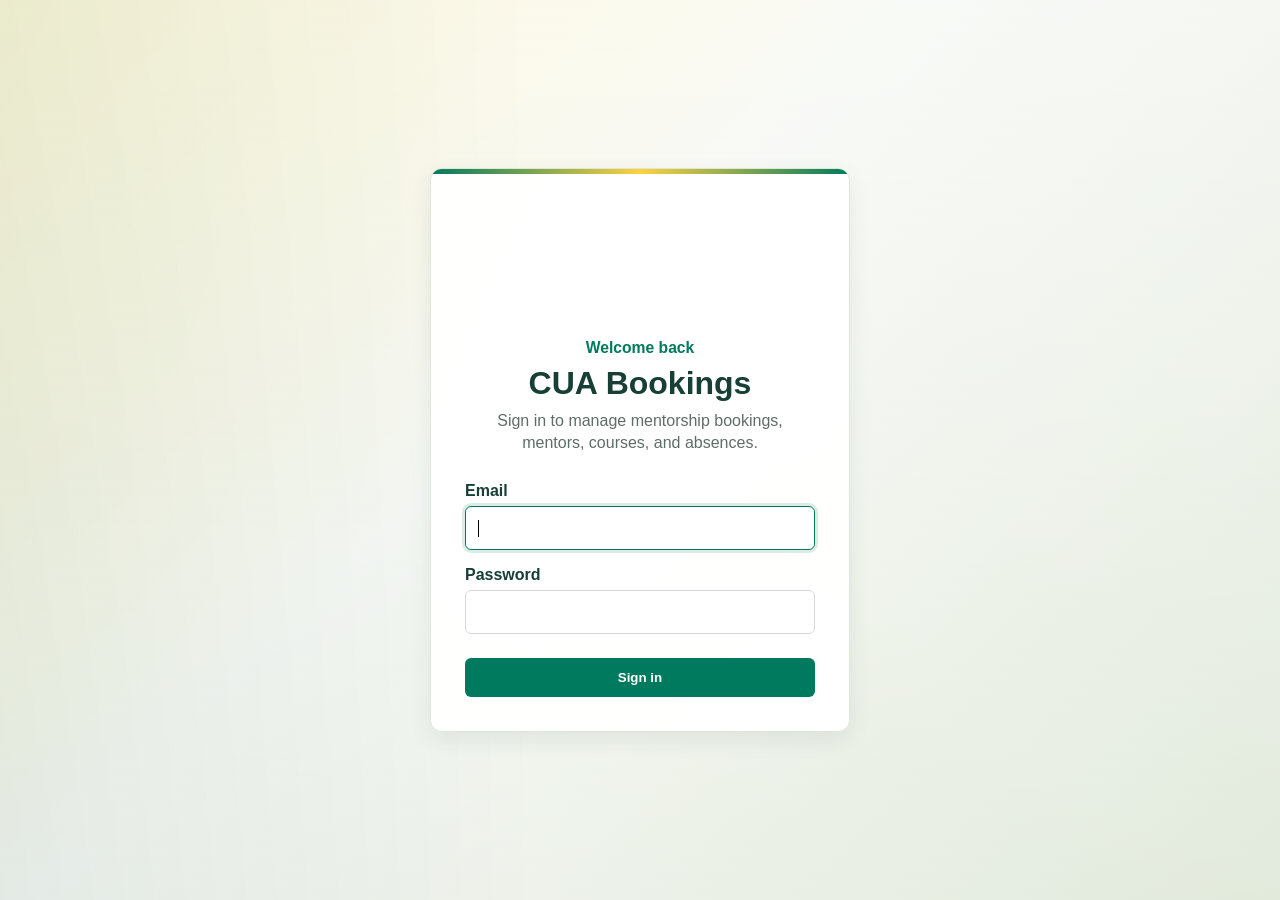
==== commit dea9a2d4: "Se mejoró el UX y se corroboró que el sistema corriera a la perfección." ====
--- a/index.html
+++ b/index.html
@@ -5,11 +5,11 @@
     <meta name="viewport" content="width=device-width, initial-scale=1.0">
     <title>CUA Bookings</title>
     <!--<link rel="stylesheet" href="styles.css">-->
-    <link rel="stylesheet" href="CSS/base.css?v=20260518-1">
-    <link rel="stylesheet" href="CSS/index.css?v=20260520-1">
+    <link rel="stylesheet" href="CSS/base.css?v=20260521-6">
+    <link rel="stylesheet" href="CSS/index.css?v=20260521-1">
     <link rel="stylesheet" href="CSS/courses.css?v=20260514-5"> <!-- For filter button -->
     <link rel="stylesheet" href="CSS/calendar.css?v=20260518-1">
-    <link rel="stylesheet" href="CSS/theme.css?v=20260519-2">
+    <link rel="stylesheet" href="CSS/theme.css?v=20260521-6">
     <link rel="stylesheet" href="https://cdnjs.cloudflare.com/ajax/libs/font-awesome/6.4.0/css/all.min.css">
 </head>
 <body>
@@ -37,9 +37,9 @@
             <!-- TOP OPTIONS -->
             <div class="top-menu">
                 <span class="top-option active">Create</span>
-                <span class="top-option" onclick="window.location='absence.html'">Absence</span>
+                <span class="top-option" data-admin-only onclick="window.location='absence.html'">Absence</span>
                 <span class="top-option" onclick="window.location='view.html?v=20260514-5'">Upcoming</span>
-                <span class="top-option" onclick="window.location='data.html'">Data</span>
+                <span class="top-option" data-admin-only onclick="window.location='data.html'">Data</span>
             </div>
 
             <!-- FORM SECTION -->
@@ -161,7 +161,9 @@
                     </div>
 
                     <label>Location</label>
-                    <input list="location" id="location-input" placeholder="Enter location">
+                    <div class="autocomplete-input-wrapper">
+                        <input type="text" id="location-input" placeholder="Write a location or choose a recommendation">
+                    </div>
                     <datalist id="location"></datalist>
 
                     <label>Topics to Discuss</label>
@@ -174,8 +176,7 @@
                         <input type="text" id="professor-input" placeholder="Write a professor or choose a recommendation">
                     </div>
 
-                    <label>Made by</label>
-                    <input type="text" id="made-by-input" placeholder="Enter name">
+                    <input type="hidden" id="made-by-input">
 
                     <button type="submit">Submit</button>
         </form>
@@ -272,10 +273,13 @@
 
 <script src="Scripts/BackendAPI.js?v=20260514-5"></script>
 <script src="Scripts/Auth.js?v=20260518-1"></script>
+<script src="Scripts/AppFeedback.js?v=20260521-1"></script>
+<script src="Scripts/RoleUI.js?v=20260521-1"></script>
 <script src="Scripts/Logout.js?v=20260518-1"></script>
+<script src="Scripts/Footer.js?v=20260521-6"></script>
 <script src="Scripts/Calendar.js?v=20260518-1"></script>
-<script src="Scripts/Autocomplete.js?v=20260520-1"></script>
-<script src="Scripts/IndexUI.js?v=20260520-1"></script>
+<script src="Scripts/Autocomplete.js?v=20260521-1"></script>
+<script src="Scripts/IndexUI.js?v=20260521-1"></script>
 
 </body>
 </html>
--- a/CSS/base.css
+++ b/CSS/base.css
@@ -157,17 +157,138 @@
     box-sizing: border-box;
 }
 
-/* FOOTER */
-.footer {
-    height: 80px;
-    text-align: center;
-    padding: 30px 0;
-    margin-top: auto;
-    color: #7c6ec9;
-    background-color: #bbb;
-    font-size: 14px;
-}
-/* End of FOOTER */
+/* FOOTER */
+.footer {
+    height: auto;
+    text-align: center;
+    padding: 28px 32px;
+    margin-top: auto;
+    color: var(--inter-green-deep, #173f35);
+    background-color: #dde7d7;
+    font-size: 14px;
+    line-height: 1.45;
+    box-sizing: border-box;
+}
+
+.footer-inner {
+    width: min(100%, 1100px);
+    margin: 0 auto;
+    display: grid;
+    grid-template-columns: minmax(130px, 260px) minmax(420px, 620px) minmax(130px, 260px);
+    align-items: center;
+    gap: 24px;
+}
+
+.footer-brand {
+    display: flex;
+    align-items: center;
+    min-width: 0;
+}
+
+.footer-brand-small {
+    justify-content: flex-start;
+}
+
+.footer-brand-full {
+    justify-content: flex-end;
+}
+
+.footer-logo {
+    display: block;
+    object-fit: contain;
+}
+
+.footer-logo-small {
+    width: 88px;
+    height: 88px;
+    border-radius: 8px;
+    object-fit: cover;
+    flex: 0 0 auto;
+}
+
+.footer-small-logo-text {
+    display: grid;
+    gap: 2px;
+    max-width: 180px;
+    margin-left: 12px;
+    color: var(--inter-green-deep, #173f35);
+    font-size: 0.84rem;
+    font-weight: 800;
+    line-height: 1.12;
+    text-align: left;
+}
+
+.footer-logo-full {
+    width: min(100%, 280px);
+    max-height: 108px;
+}
+
+.footer-contact {
+    justify-self: center;
+    width: 100%;
+}
+
+.footer-contact-card {
+    width: 100%;
+    padding: 16px 20px;
+    border: 1px solid rgba(23, 63, 53, 0.12);
+    border-radius: 8px;
+    background: rgba(255, 255, 255, 0.54);
+    box-shadow: 0 10px 26px rgba(23, 63, 53, 0.06);
+    box-sizing: border-box;
+}
+
+.footer-contact p {
+    margin: 0 0 4px;
+}
+
+.footer-contact-intro {
+    color: var(--inter-muted, #5f6d67);
+    font-weight: 600;
+}
+
+.footer-contact-main {
+    font-size: 1rem;
+    font-weight: 700;
+}
+
+.footer-contact-list {
+    list-style: none;
+    margin: 12px 0 0;
+    padding: 0;
+    display: grid;
+    gap: 6px;
+}
+
+.footer-contact-list li {
+    display: grid;
+    grid-template-columns: minmax(200px, 0.82fr) minmax(0, 1fr);
+    align-items: start;
+    gap: 14px;
+    text-align: left;
+}
+
+.footer-contact-number {
+    color: var(--inter-green-deep, #173f35);
+    font-weight: 700;
+    white-space: nowrap;
+}
+
+.footer-contact-service {
+    color: var(--inter-ink, #173f35);
+}
+
+.footer a {
+    color: inherit;
+    font-weight: 700;
+    text-decoration: none;
+    white-space: nowrap;
+}
+
+.footer a:hover {
+    text-decoration: underline;
+}
+/* End of FOOTER */
 
 /* ================================
    AUTOCOMPLETE SUGGESTIONS
--- a/CSS/index.css
+++ b/CSS/index.css
@@ -4,7 +4,7 @@
     padding: 25px;
     width: 100%;
     max-width: 500px;
-    margin: auto;
+    margin: 24px auto 48px;
     border-radius: 10px;
     box-shadow: 0 0 10px rgba(0,0,0,0.1);
 }
@@ -37,6 +37,7 @@
     width: 120px;
     box-sizing: border-box;
     margin-top: 0; /* important */
+    color: #000 !important;
 }
 
 
--- a/CSS/theme.css
+++ b/CSS/theme.css
@@ -147,6 +147,17 @@
 
 .top-option:not(.active):hover {
     background: var(--inter-yellow-soft) !important;
+}
+
+.nav-links li:focus-visible,
+.top-option:focus-visible,
+.logout:focus-visible,
+button:focus-visible,
+input:focus-visible,
+select:focus-visible,
+textarea:focus-visible {
+    outline: 3px solid rgba(254, 209, 65, 0.85);
+    outline-offset: 2px;
 }
 
 .nav-links .active:hover,
@@ -705,15 +716,278 @@
     color: white !important;
 }
 
+.cua-toast-region {
+    position: fixed;
+    right: 22px;
+    bottom: 22px;
+    z-index: 3000;
+    display: grid;
+    gap: 12px;
+    width: min(380px, calc(100vw - 32px));
+    pointer-events: none;
+}
+
+.cua-toast {
+    display: flex;
+    align-items: flex-start;
+    justify-content: space-between;
+    gap: 14px;
+    padding: 14px 14px 14px 16px;
+    border: 1px solid rgba(23, 63, 53, 0.14);
+    border-left: 5px solid var(--inter-green);
+    border-radius: 8px;
+    background: #ffffff;
+    color: var(--inter-ink);
+    box-shadow: 0 14px 32px rgba(23, 63, 53, 0.18);
+    pointer-events: auto;
+    animation: cuaToastIn 0.18s ease-out;
+}
+
+.cua-toast.is-leaving {
+    opacity: 0;
+    transform: translateY(8px);
+    transition: opacity 0.18s ease, transform 0.18s ease;
+}
+
+.cua-toast-success {
+    border-left-color: var(--inter-green);
+}
+
+.cua-toast-error {
+    border-left-color: var(--inter-danger);
+}
+
+.cua-toast-warning {
+    border-left-color: var(--inter-yellow);
+}
+
+.cua-toast-content {
+    display: grid;
+    gap: 3px;
+    min-width: 0;
+    font-size: 0.94rem;
+    line-height: 1.35;
+}
+
+.cua-toast-content strong {
+    color: var(--inter-green-deep);
+    font-size: 0.88rem;
+}
+
+.cua-toast-close {
+    display: inline-grid;
+    place-items: center;
+    width: 30px;
+    height: 30px;
+    border: 0;
+    border-radius: 6px;
+    background: #edf2e8;
+    color: var(--inter-ink);
+    cursor: pointer;
+    font-size: 0.95rem;
+    font-weight: 800;
+}
+
+.cua-toast-close:hover {
+    background: var(--inter-yellow-soft);
+}
+
+.cua-confirm-backdrop {
+    position: fixed;
+    inset: 0;
+    z-index: 2990;
+    display: grid;
+    place-items: center;
+    padding: 24px;
+    background: rgba(10, 32, 27, 0.44);
+}
+
+.cua-confirm-dialog {
+    width: min(420px, 100%);
+    padding: 24px;
+    border: 1px solid rgba(23, 63, 53, 0.14);
+    border-radius: 8px;
+    background: #ffffff;
+    color: var(--inter-ink);
+    box-shadow: 0 22px 56px rgba(10, 32, 27, 0.24);
+}
+
+.cua-confirm-eyebrow {
+    display: block;
+    margin-bottom: 8px;
+    color: var(--inter-green);
+    font-size: 0.72rem;
+    font-weight: 800;
+    letter-spacing: 0.08em;
+    text-transform: uppercase;
+}
+
+.cua-confirm-dialog h2 {
+    margin: 0 0 10px;
+    color: var(--inter-green-deep);
+    font-size: 1.28rem;
+    line-height: 1.2;
+}
+
+.cua-confirm-dialog p {
+    margin: 0;
+    color: var(--inter-muted);
+    line-height: 1.45;
+}
+
+.cua-confirm-actions {
+    display: flex;
+    justify-content: flex-end;
+    gap: 10px;
+    margin-top: 22px;
+}
+
+.cua-confirm-actions button {
+    min-width: 110px;
+    min-height: 40px;
+    padding: 10px 16px;
+    border-radius: 7px;
+    border: 1px solid transparent;
+    cursor: pointer;
+    font-weight: 800;
+}
+
+.cua-confirm-cancel {
+    background: #edf2e8;
+    color: var(--inter-ink);
+    border-color: var(--inter-border) !important;
+}
+
+.cua-confirm-primary {
+    background: var(--inter-green);
+    color: #ffffff;
+}
+
+.cua-confirm-danger {
+    background: var(--inter-danger);
+    color: #ffffff;
+}
+
+.cua-confirm-cancel:hover {
+    background: var(--inter-yellow-soft);
+}
+
+.cua-confirm-primary:hover {
+    background: var(--inter-green-dark);
+}
+
+.cua-confirm-danger:hover {
+    filter: brightness(0.94);
+}
+
+@keyframes cuaToastIn {
+    from {
+        opacity: 0;
+        transform: translateY(8px);
+    }
+    to {
+        opacity: 1;
+        transform: translateY(0);
+    }
+}
+
+html.role-staff [data-admin-only],
+html.role-staff .delete-panel,
+html.role-staff .edit-controls,
+html.role-staff #add-course-btn,
+html.role-staff #new-course-form,
+html.role-staff .remove-course-btn {
+    display: none !important;
+}
+
+html.role-staff .course-table th:first-child,
+html.role-staff .course-table td:first-child,
+html.role-staff .mentor-table th:first-child,
+html.role-staff .mentor-table td:first-child {
+    display: none !important;
+}
+
+.role-access-note {
+    max-width: 560px;
+    margin: 8px 0 0;
+    padding: 9px 12px;
+    border-left: 4px solid var(--inter-yellow);
+    border-radius: 6px;
+    background: rgba(254, 209, 65, 0.18);
+    color: var(--inter-green-deep);
+    font-size: 0.88rem;
+    font-weight: 700;
+}
+
+.footer.footer-compact {
+    padding: 18px 28px;
+    font-size: 13px;
+}
+
+.footer.footer-compact .footer-inner {
+    width: min(100%, 1180px);
+    grid-template-columns: minmax(170px, 240px) minmax(440px, 1fr) minmax(170px, 240px);
+    gap: 18px;
+}
+
+.footer.footer-compact .footer-logo-small {
+    width: 68px;
+    height: 68px;
+}
+
+.footer.footer-compact .footer-logo-full {
+    width: min(100%, 220px);
+    max-height: 78px;
+}
+
+.footer.footer-compact .footer-contact-card {
+    padding: 12px 16px;
+}
+
+.footer.footer-compact .footer-contact-list {
+    grid-template-columns: 1fr 1fr;
+    gap: 6px 16px;
+}
+
+.footer.footer-compact .footer-contact-list li {
+    grid-template-columns: 1fr;
+    gap: 1px;
+    text-align: center;
+}
+
 .footer {
     background: #dde7d7 !important;
     color: var(--inter-green-deep) !important;
+    border-top: 1px solid var(--inter-border) !important;
+}
+
+.footer-logo {
+    filter: drop-shadow(0 8px 12px rgba(23, 63, 53, 0.12));
+}
+
+.footer-logo-small {
+    border: 1px solid rgba(23, 63, 53, 0.14);
+}
+
+.footer-small-logo-text {
+    color: var(--inter-green-deep) !important;
+}
+
+.footer-contact-card {
+    border-color: rgba(23, 63, 53, 0.12) !important;
+}
+
+.footer-contact strong,
+.footer a {
+    color: var(--inter-green-deep) !important;
 }
 
 @media (max-width: 820px) {
+    html,
     body {
         display: block !important;
         min-width: 0;
+        overflow-x: hidden;
     }
 
     .container {
@@ -812,6 +1086,8 @@
     .booking-header {
         align-items: stretch !important;
         flex-direction: column !important;
+        box-sizing: border-box;
+        max-width: calc(100% - 28px);
     }
 
     .data-actions,
@@ -819,6 +1095,7 @@
     .left-group,
     .right-group {
         align-items: stretch !important;
+        flex-direction: column !important;
         width: 100%;
     }
 
@@ -849,12 +1126,26 @@
     .course-inner,
     .mentor-inner {
         width: 100% !important;
+        max-width: 100% !important;
+        min-width: 0 !important;
+        box-sizing: border-box;
+        overflow-x: auto !important;
     }
 
     #courses,
     #mentors {
+        max-width: 100% !important;
+        box-sizing: border-box;
+        overflow-x: hidden;
         margin: 24px auto !important;
         padding: 0 14px !important;
+    }
+
+    .course-section,
+    .mentor-section {
+        max-width: 100%;
+        min-width: 0;
+        overflow-x: hidden;
     }
 
     .course-layout,
@@ -870,7 +1161,64 @@
     .calendar-container,
     .schedule-container,
     .event-panel {
+        box-sizing: border-box;
         max-width: none !important;
         width: 100% !important;
     }
-}
+
+    .footer {
+        padding: 22px 18px !important;
+    }
+
+    .footer-inner {
+        grid-template-columns: 1fr;
+        gap: 16px;
+    }
+
+    .footer-brand {
+        justify-content: center;
+    }
+
+    .footer-logo-small {
+        width: 82px;
+        height: 82px;
+    }
+
+    .footer-brand-small {
+        flex-direction: column;
+        gap: 8px;
+    }
+
+    .footer-small-logo-text {
+        max-width: 260px;
+        margin-left: 0;
+        text-align: center;
+    }
+
+    .footer-logo-full {
+        width: min(100%, 310px);
+        max-height: 110px;
+    }
+
+    .footer-contact-card {
+        padding: 16px 14px;
+    }
+
+    .footer.footer-compact .footer-contact-list {
+        grid-template-columns: 1fr;
+    }
+
+    .footer-contact {
+        text-align: center;
+    }
+
+    .footer-contact-list li {
+        grid-template-columns: 1fr;
+        gap: 2px;
+        text-align: center;
+    }
+
+    .footer-contact-number {
+        white-space: normal;
+    }
+}
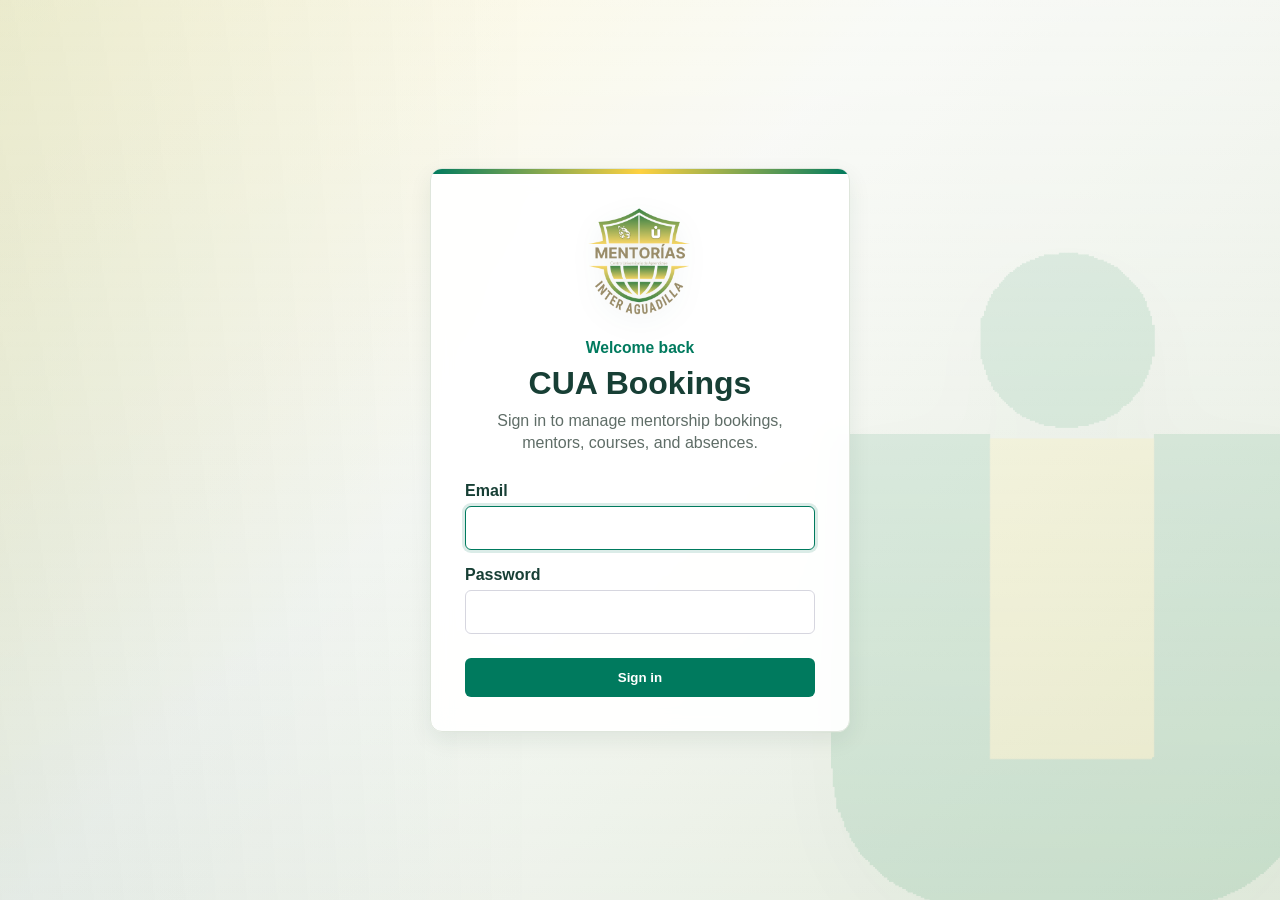
==== commit 6cfc6669: "Se implementaron mas usuarios y se configuraron las reglas de recibir los emails de confirmacion." ====
--- a/index.html
+++ b/index.html
@@ -6,10 +6,10 @@
     <title>CUA Bookings</title>
     <!--<link rel="stylesheet" href="styles.css">-->
     <link rel="stylesheet" href="CSS/base.css?v=20260521-6">
-    <link rel="stylesheet" href="CSS/index.css?v=20260521-1">
+    <link rel="stylesheet" href="CSS/index.css?v=20260527-1">
     <link rel="stylesheet" href="CSS/courses.css?v=20260514-5"> <!-- For filter button -->
     <link rel="stylesheet" href="CSS/calendar.css?v=20260518-1">
-    <link rel="stylesheet" href="CSS/theme.css?v=20260521-6">
+    <link rel="stylesheet" href="CSS/theme.css?v=20260527-1">
     <link rel="stylesheet" href="https://cdnjs.cloudflare.com/ajax/libs/font-awesome/6.4.0/css/all.min.css">
 </head>
 <body>
@@ -274,12 +274,12 @@
 <script src="Scripts/BackendAPI.js?v=20260514-5"></script>
 <script src="Scripts/Auth.js?v=20260518-1"></script>
 <script src="Scripts/AppFeedback.js?v=20260521-1"></script>
-<script src="Scripts/RoleUI.js?v=20260521-1"></script>
+<script src="Scripts/RoleUI.js?v=20260527-2"></script>
 <script src="Scripts/Logout.js?v=20260518-1"></script>
 <script src="Scripts/Footer.js?v=20260521-6"></script>
 <script src="Scripts/Calendar.js?v=20260518-1"></script>
 <script src="Scripts/Autocomplete.js?v=20260521-1"></script>
-<script src="Scripts/IndexUI.js?v=20260521-1"></script>
+<script src="Scripts/IndexUI.js?v=20260527-1"></script>
 
 </body>
 </html>
--- a/CSS/index.css
+++ b/CSS/index.css
@@ -172,8 +172,18 @@
 }
 
 .date-btn.has-selection {
-    background: linear-gradient(135deg, #287d3c 0%, #4caf50 100%);
-    box-shadow: 0 8px 18px rgba(40, 125, 60, 0.22);
+    background: #fff4bf !important;
+    color: #173f35 !important;
+    border-color: #fed141 !important;
+    box-shadow: 0 8px 18px rgba(128, 115, 64, 0.14) !important;
+}
+
+.date-btn.has-selection:hover:not(:disabled),
+.date-btn.has-selection:focus-visible:not(:disabled) {
+    background: #ffe27a !important;
+    color: #173f35 !important;
+    border-color: #b8aa67 !important;
+    box-shadow: 0 10px 22px rgba(128, 115, 64, 0.18) !important;
 }
 
 .date-btn.walk-in-mode:disabled {
--- a/CSS/theme.css
+++ b/CSS/theme.css
@@ -643,6 +643,25 @@
     border-color: var(--inter-yellow) !important;
 }
 
+.date-btn.has-selection:hover:not(:disabled),
+.date-btn.has-selection:focus-visible:not(:disabled) {
+    background: #ffe27a !important;
+    color: var(--inter-ink) !important;
+    border-color: var(--inter-gold-light) !important;
+    box-shadow: 0 10px 22px rgba(128, 115, 64, 0.18) !important;
+}
+
+.booking-header .top-option[data-admin-only]:hover,
+.add-course .submit-btn:hover,
+.add-mentor .submit-btn:hover,
+.add-course .add-topic-btn:hover,
+.add-mentor .add-shift-btn:not(.remove-shift-btn):hover {
+    background: #ffe27a !important;
+    color: var(--inter-ink) !important;
+    border-color: var(--inter-gold-light) !important;
+    box-shadow: 0 10px 22px rgba(128, 115, 64, 0.18) !important;
+}
+
 .booking-type-option,
 .booking-type-option.active,
 .booking-type-option:hover {
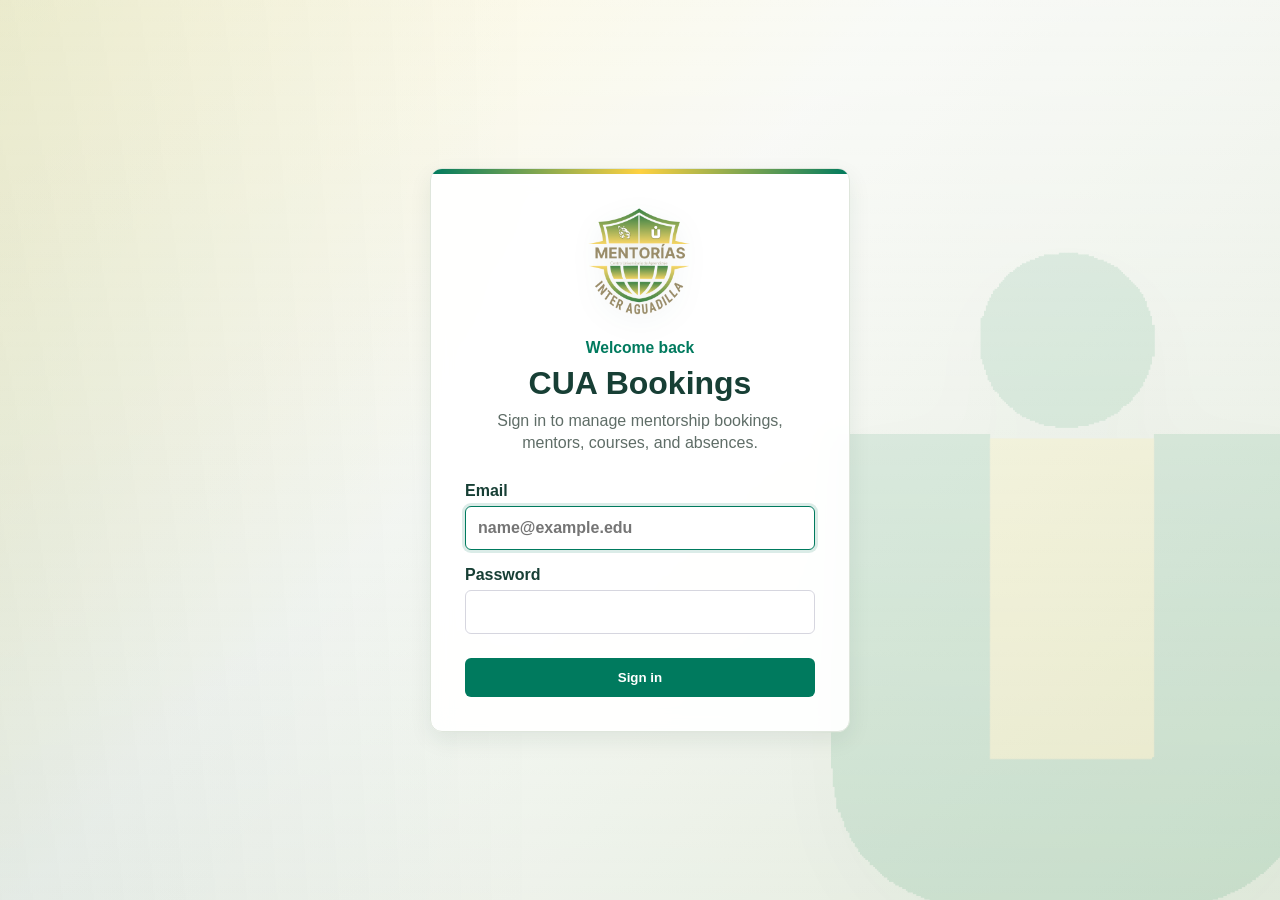
==== commit 9ad617d1: "Se arreglo el problema de que las citas solo se registraran de media hora, especificar el tiempo que" ====
--- a/index.html
+++ b/index.html
@@ -69,7 +69,7 @@
                         </div>
                     </div>
                     <div class="autocomplete-input-wrapper">
-                        <input type="text" id="course-code" class="course-code" placeholder="Course code">
+                        <input type="text" id="course-code" class="course-code" placeholder="Course Code (e.g., MATH 1500)">
                     </div>
                 </div>
 
@@ -109,7 +109,7 @@
                         <div class="student-row">
                             <div class="student-field">
                                 <label>Student ID</label>
-                                <input type="text" id="student-id" placeholder="Enter student ID">
+                                <input type="text" id="student-id" placeholder="A00123456">
                             </div>
 
                             <div class="student-field">
@@ -122,12 +122,12 @@
                         <div class="student-row">
                             <div class="student-field">
                                 <label>Email</label>
-                                <input type="email" id="student-email" placeholder="Enter email">
+                                <input type="email" id="student-email" placeholder="student@example.edu">
                             </div>
 
                             <div class="student-field">
                                 <label>Phone Number</label>
-                                <input type="text" id="student-phone" placeholder="Enter phone number">
+                                <input type="tel" id="student-phone" placeholder="787-555-5555">
                             </div>
                         </div>
 
@@ -274,12 +274,13 @@
 <script src="Scripts/BackendAPI.js?v=20260514-5"></script>
 <script src="Scripts/Auth.js?v=20260518-1"></script>
 <script src="Scripts/AppFeedback.js?v=20260521-1"></script>
+<script src="Scripts/InputFormatters.js?v=20260528-3"></script>
 <script src="Scripts/RoleUI.js?v=20260527-2"></script>
 <script src="Scripts/Logout.js?v=20260518-1"></script>
 <script src="Scripts/Footer.js?v=20260521-6"></script>
-<script src="Scripts/Calendar.js?v=20260518-1"></script>
+<script src="Scripts/Calendar.js?v=20260528-4"></script>
 <script src="Scripts/Autocomplete.js?v=20260521-1"></script>
-<script src="Scripts/IndexUI.js?v=20260527-1"></script>
+<script src="Scripts/IndexUI.js?v=20260528-4"></script>
 
 </body>
 </html>
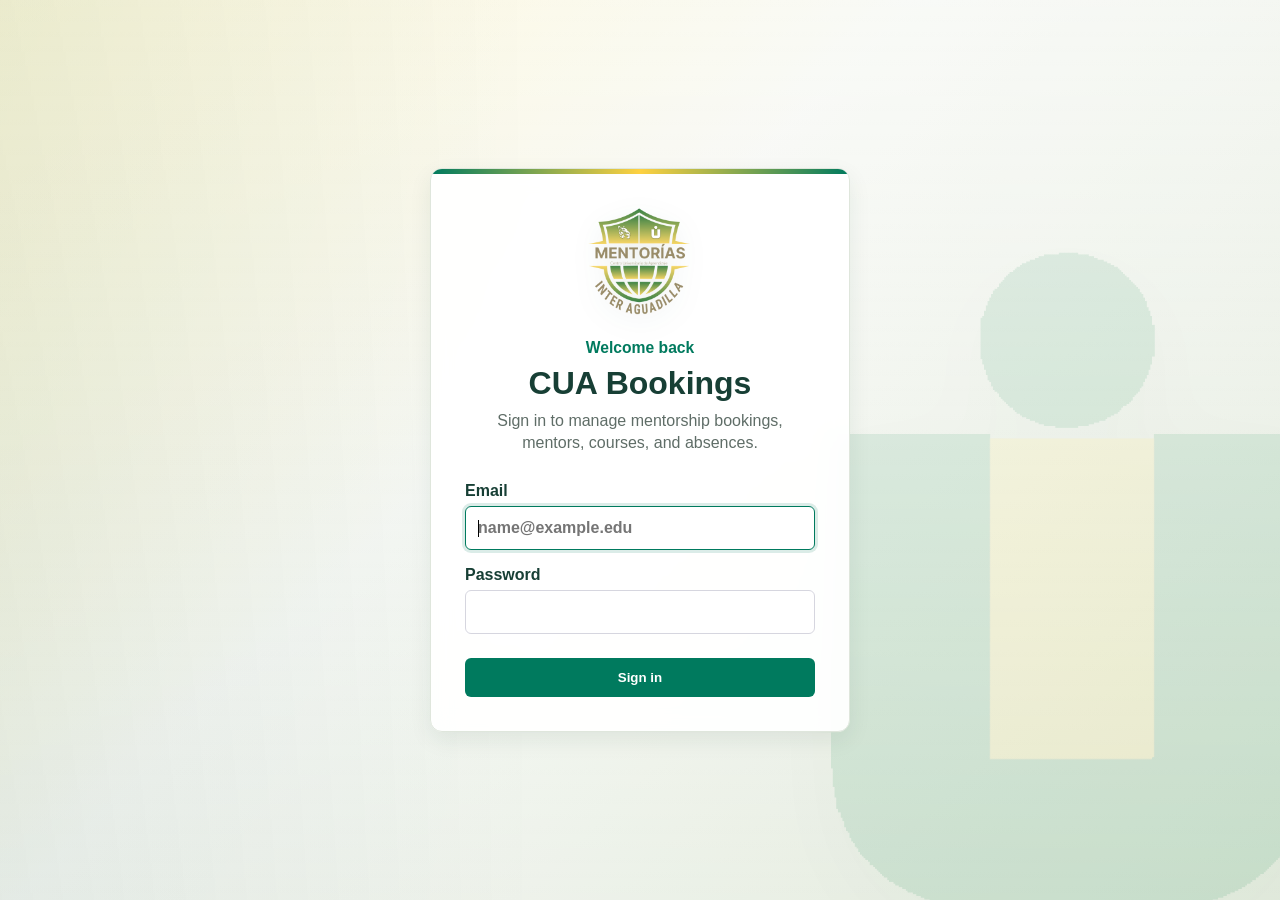
==== commit f4a7e83d: "Se arreglaron unos bugs y se limpió la base de datos." ====
--- a/index.html
+++ b/index.html
@@ -55,16 +55,16 @@
                         <button type="button" class="filter-btn" id="category-btn">Show All</button>
                         <div id="category-dropdown" class="dropdown hidden">
                             <div data-category="Mathematics">Mathematics</div>
-                            <div data-category="Sciences">Sciences</div>
+                            <div data-category="Science">Science</div>
                             <div data-category="Spanish">Spanish</div>
                             <div data-category="English">English</div>
-                            <div data-category="Stadistics">Stadistics</div>
+                            <div data-category="Statistics">Statistics</div>
                             <div data-category="Accounting">Accounting</div>
-                            <div data-category="Finances">Finances</div>
+                            <div data-category="Finance">Finance</div>
                             <div data-category="Microeconomics">Microeconomics</div>
                             <div data-category="Quantitative Methods">Quantitative Methods</div>
                             <div data-category="Technology">Technology</div>
-                            <div data-category="Others">Others</div>
+                            <div data-category="Other">Other</div>
                             <div data-category="all" class="selected">Show All</div>
                         </div>
                     </div>
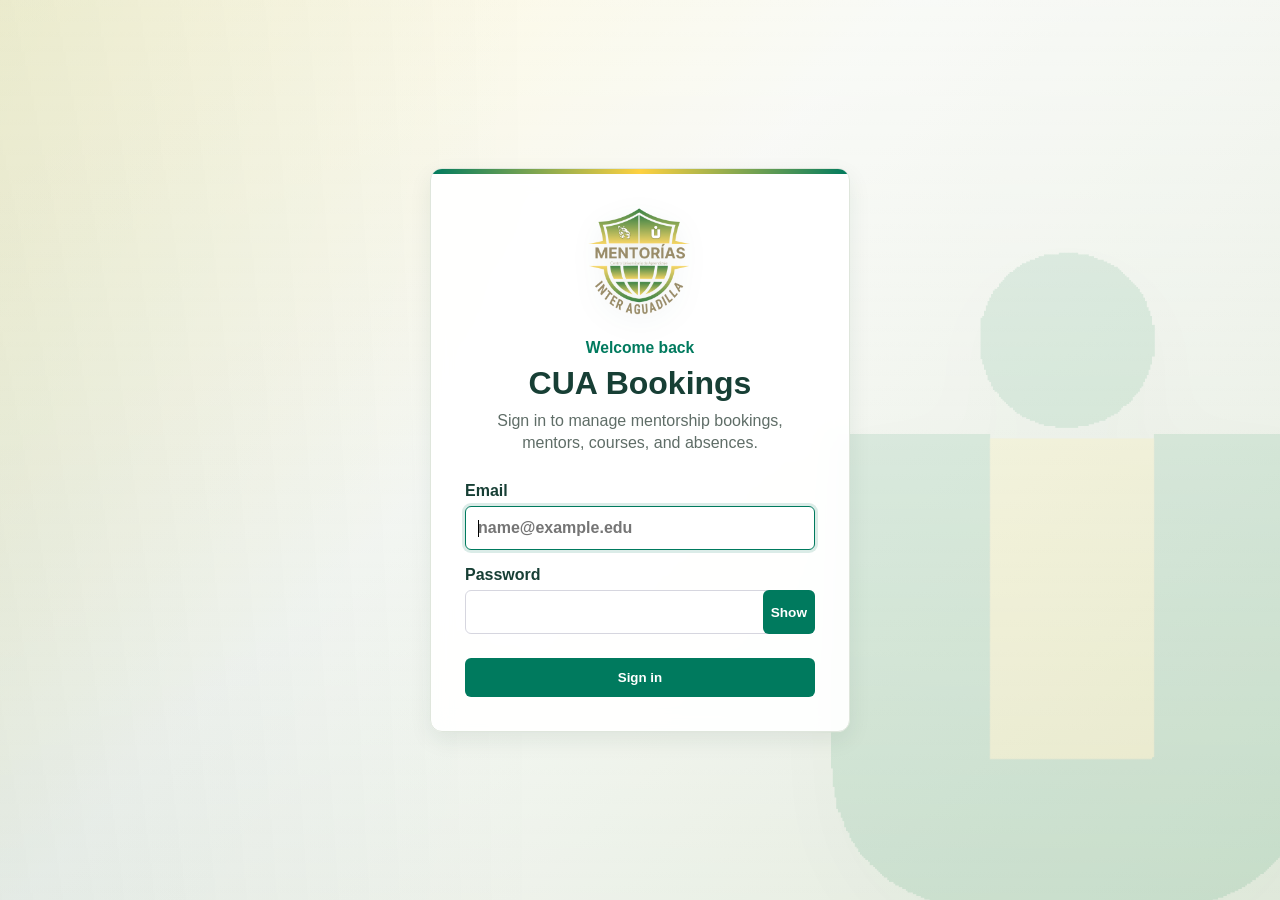
==== commit 7a0b293a: "Se añadió la opción de seleccionar una duración de mentoría de 1 hora o 30 minutos." ====
--- a/index.html
+++ b/index.html
@@ -8,7 +8,7 @@
     <link rel="stylesheet" href="CSS/base.css?v=20260521-6">
     <link rel="stylesheet" href="CSS/index.css?v=20260527-1">
     <link rel="stylesheet" href="CSS/courses.css?v=20260514-5"> <!-- For filter button -->
-    <link rel="stylesheet" href="CSS/calendar.css?v=20260518-1">
+    <link rel="stylesheet" href="CSS/calendar.css?v=20260901-1">
     <link rel="stylesheet" href="CSS/theme.css?v=20260527-1">
     <link rel="stylesheet" href="https://cdnjs.cloudflare.com/ajax/libs/font-awesome/6.4.0/css/all.min.css">
 </head>
@@ -94,6 +94,12 @@
                         </label>
                     </div>
 
+                    <label>Mentorship Duration</label>
+                    <select id="mentorship-duration" aria-label="Mentorship duration">
+                        <option value="60">1 hour</option>
+                        <option value="30">30 minutes</option>
+                    </select>
+
                     <label>Date & Time</label>
                     <button type="button" id="open-calendar-btn" class="date-btn" disabled>
                         Select a Course First
@@ -191,7 +197,7 @@
 
     <div id="calendar-modal" class="modal">
         <div class="modal-content">
-            <button type="button" class="close-modal" id="close-calendar" aria-label="Close calendar">&times;</button>
+            <button type="button" class="close-modal" id="close-calendar" aria-label="Close calendar" onclick="document.getElementById('calendar-modal').style.display='none';">&times;</button>
 
             <div class="calendar-modal-header">
                 <div>
@@ -201,86 +207,80 @@
                 <span class="calendar-modal-status">Course availability</span>
             </div>
 
-        <div id="confirm-selection" class="modal hidden">
-            <div class="modal-content small">
-                <div class="confirm-icon"><i class="fas fa-calendar-check"></i></div>
-                <h3>Confirm this time?</h3>
-                <p id="confirm-text"></p>
-                <div class="confirm-actions">
-                    <button id="confirm-yes">Confirm</button>
-                    <button id="confirm-no">Cancel</button>
-                </div>
-            </div>
-    </div>
-
-
-<div id="calendar-ui-container" class="modal-calendar">
-    <div class="mentor-tabs">
-                <button class="mentor-tab active" data-mentor="1">Mentor 1</button>
-                <button class="mentor-tab" data-mentor="2">Mentor 2</button>
-                <button class="mentor-tab" data-mentor="3">Mentor 3</button>
-            </div>
-
-            <div class="mentor-layout">
-
-            <!-- RIGHT COLUMN: CALENDAR -->
-            <div class="calendar-container">
-                <div class="calendar-header">
-                    <div class="nav-buttons">
-                    <button class="nav-btn" id="prev-month"><i class="fas fa-chevron-left"></i></button>
-                    <button class="nav-btn" id="next-month"><i class="fas fa-chevron-right"></i></button>
-                    </div>
-                    <div class="month-year" id="month-year">September 2025</div>
-                </div>
-
-                <div class="weekdays">
-                    <div class="weekday">Sun</div>
-                    <div class="weekday">Mon</div>
-                    <div class="weekday">Tue</div>
-                    <div class="weekday">Wed</div>
-                    <div class="weekday">Thu</div>
-                    <div class="weekday">Fri</div>
-                    <div class="weekday">Sat</div>
-                </div>
-
-                <div class="days" id="days"></div>
-
-                <div class="calendar-footer">
-                    <button class="today-btn" id="today-btn"><i class="fas fa-calendar-day"></i> Today</button>
-                    <div class="event-indicator">
-                    <i class="fas fa-circle" style="color: var(--accent); font-size: 0.6rem;"></i>
-                    <span>Has events</span>
-                    </div>
-                </div>
-                </div>
-
-                <!-- Event Panel -->
-                <div class="event-panel" id="event-panel">
-                    <div class="event-header">
-                        <div class="event-date" id="event-date">Select a date</div>
-                        <i class="fas fa-calendar-alt event-icon"></i>
-                    </div>
-                    <div class="event-list" id="event-list">
-                        <div class="no-events">Select a date with events to view them here</div>
-                    </div>
-                </div>
-
+            <div id="confirm-selection" class="modal hidden">
+                <div class="modal-content small">
+                    <div class="confirm-icon"><i class="fas fa-calendar-check"></i></div>
+                    <h3>Confirm this time?</h3>
+                    <p id="confirm-text"></p>
+                    <div class="confirm-actions">
+                        <button id="confirm-yes">Confirm</button>
+                        <button id="confirm-no">Cancel</button>
+                    </div>
+                </div>
+            </div>
+
+            <div id="calendar-ui-container" class="modal-calendar">
+                <div class="mentor-tabs">
+                    <button class="mentor-tab active" data-mentor="1">Mentor 1</button>
+                    <button class="mentor-tab" data-mentor="2">Mentor 2</button>
+                    <button class="mentor-tab" data-mentor="3">Mentor 3</button>
+                </div>
+
+                <div class="mentor-layout">
+                    <div class="calendar-container">
+                        <div class="calendar-header">
+                            <div class="nav-buttons">
+                                <button class="nav-btn" id="prev-month"><i class="fas fa-chevron-left"></i></button>
+                                <button class="nav-btn" id="next-month"><i class="fas fa-chevron-right"></i></button>
+                            </div>
+                            <div class="month-year" id="month-year">September 2025</div>
+                        </div>
+
+                        <div class="weekdays">
+                            <div class="weekday">Sun</div>
+                            <div class="weekday">Mon</div>
+                            <div class="weekday">Tue</div>
+                            <div class="weekday">Wed</div>
+                            <div class="weekday">Thu</div>
+                            <div class="weekday">Fri</div>
+                            <div class="weekday">Sat</div>
+                        </div>
+
+                        <div class="days" id="days"></div>
+
+                        <div class="calendar-footer">
+                            <button class="today-btn" id="today-btn"><i class="fas fa-calendar-day"></i> Today</button>
+                            <div class="event-indicator">
+                                <i class="fas fa-circle" style="color: var(--accent); font-size: 0.6rem;"></i>
+                                <span>Has events</span>
+                            </div>
+                        </div>
+                    </div>
+
+                    <div class="event-panel" id="event-panel">
+                        <div class="event-header">
+                            <div class="event-date" id="event-date">Select a date</div>
+                            <i class="fas fa-calendar-alt event-icon"></i>
+                        </div>
+                        <div class="event-list" id="event-list">
+                            <div class="no-events">Select a date with events to view them here</div>
+                        </div>
+                    </div>
+                </div>
             </div>
         </div>
     </div>
 
-</div>
-
-<script src="Scripts/BackendAPI.js?v=20260514-5"></script>
-<script src="Scripts/Auth.js?v=20260518-1"></script>
+<script src="Scripts/BackendAPI.js?v=20260820-1"></script>
+<script src="Scripts/Auth.js?v=20260820-1"></script>
 <script src="Scripts/AppFeedback.js?v=20260521-1"></script>
 <script src="Scripts/InputFormatters.js?v=20260528-3"></script>
 <script src="Scripts/RoleUI.js?v=20260527-2"></script>
 <script src="Scripts/Logout.js?v=20260518-1"></script>
 <script src="Scripts/Footer.js?v=20260521-6"></script>
-<script src="Scripts/Calendar.js?v=20260528-4"></script>
+<script src="Scripts/Calendar.js?v=20260901-1"></script>
 <script src="Scripts/Autocomplete.js?v=20260521-1"></script>
-<script src="Scripts/IndexUI.js?v=20260528-4"></script>
+<script src="Scripts/IndexUI.js?v=20260901-1"></script>
 
 </body>
 </html>
--- a/CSS/calendar.css
+++ b/CSS/calendar.css
@@ -54,12 +54,11 @@
 .calendar-header::before {
   content: '';
   position: absolute;
-  top: -50%;
-  left: -50%;
-  width: 200%;
-  height: 200%;
-  background: radial-gradient(circle, rgba(255,255,255,0.1) 0%, rgba(255,255,255,0) 70%);
-  transform: rotate(30deg);
+  inset: 0;
+  background: radial-gradient(circle, rgba(255,255,255,0.12) 0%, rgba(255,255,255,0) 70%);
+  transform: rotate(18deg) scale(1.4);
+  pointer-events: none;
+  z-index: 0;
 }
 
 .month-year {
@@ -67,32 +66,43 @@
   font-weight: 600;
   margin-bottom: 0.5rem;
   position: relative;
+  z-index: 1;
 }
 
 .nav-buttons {
   display: flex;
   justify-content: space-between;
+  align-items: center;
   position: absolute;
-  width: 100%;
+  left: 0.5rem;
+  right: 0.5rem;
   top: 50%;
-  left: 0;
+  height: 56px;
   transform: translateY(-50%);
-  padding: 0 1rem;
-  z-index: 1;
+  z-index: 2;
+  pointer-events: none;
 }
 
 .nav-btn {
   background: rgba(255, 255, 255, 0.2);
   color: white;
-  border: none;
-  width: 36px;
-  height: 36px;
+  border: 1px solid rgba(255, 255, 255, 0.25);
+  width: 52px;
+  height: 52px;
+  min-width: 52px;
+  min-height: 52px;
   border-radius: 50%;
   cursor: pointer;
   transition: all 0.3s ease;
   display: flex;
   align-items: center;
   justify-content: center;
+  pointer-events: auto;
+  position: relative;
+  z-index: 3;
+  padding: 0;
+  touch-action: manipulation;
+  box-shadow: 0 4px 10px rgba(0, 0, 0, 0.08);
 }
 
 .nav-btn:hover {
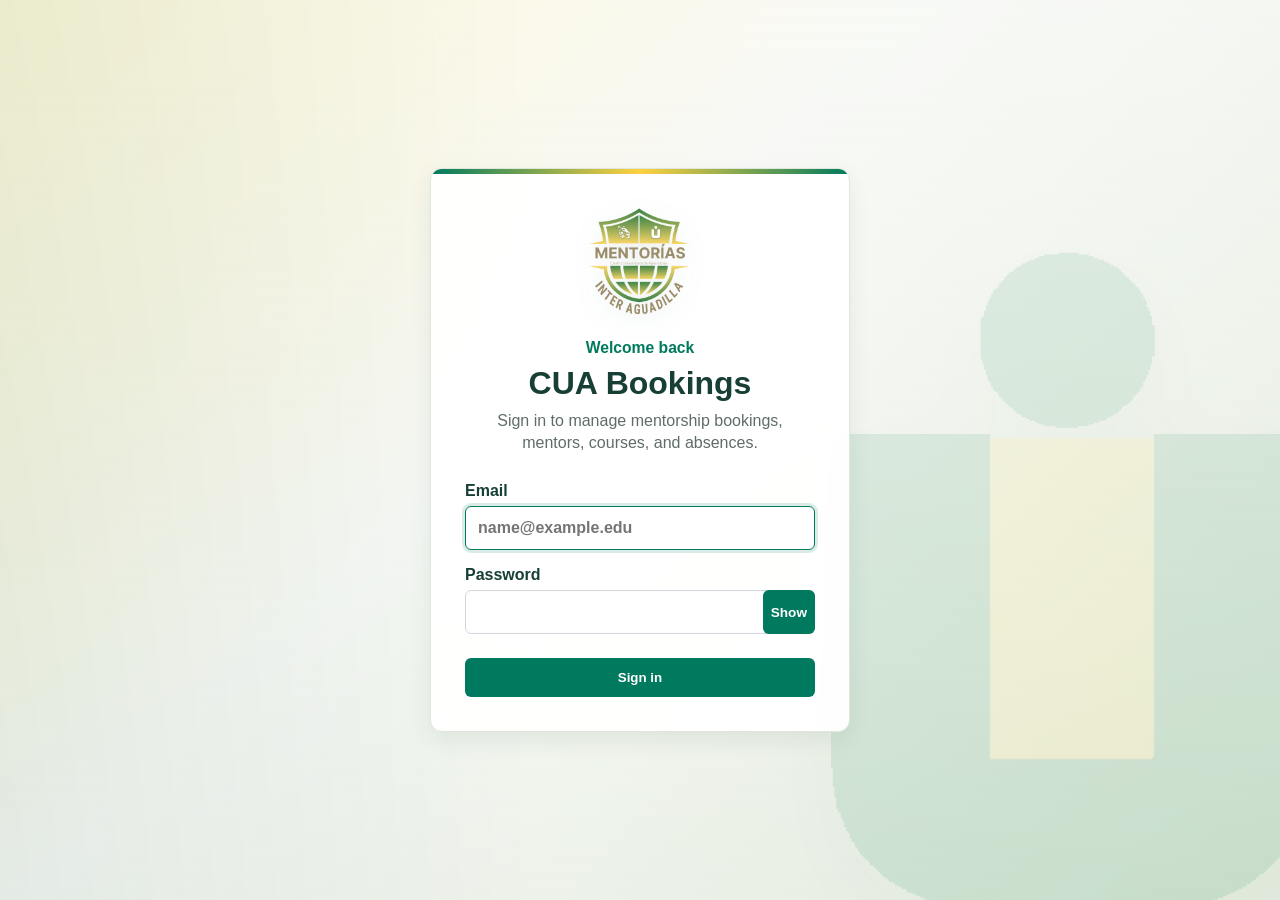
==== commit 15ff786f: "Se arreglaron algunos bugs de las páginas como las mentorías desaparecer, al no seleccionar un mento" ====
--- a/index.html
+++ b/index.html
@@ -278,9 +278,9 @@
 <script src="Scripts/RoleUI.js?v=20260527-2"></script>
 <script src="Scripts/Logout.js?v=20260518-1"></script>
 <script src="Scripts/Footer.js?v=20260521-6"></script>
-<script src="Scripts/Calendar.js?v=20260901-1"></script>
+<script src="Scripts/Calendar.js?v=20260917-1"></script>
 <script src="Scripts/Autocomplete.js?v=20260521-1"></script>
-<script src="Scripts/IndexUI.js?v=20260901-1"></script>
+<script src="Scripts/IndexUI.js?v=20260917-3"></script>
 
 </body>
 </html>
